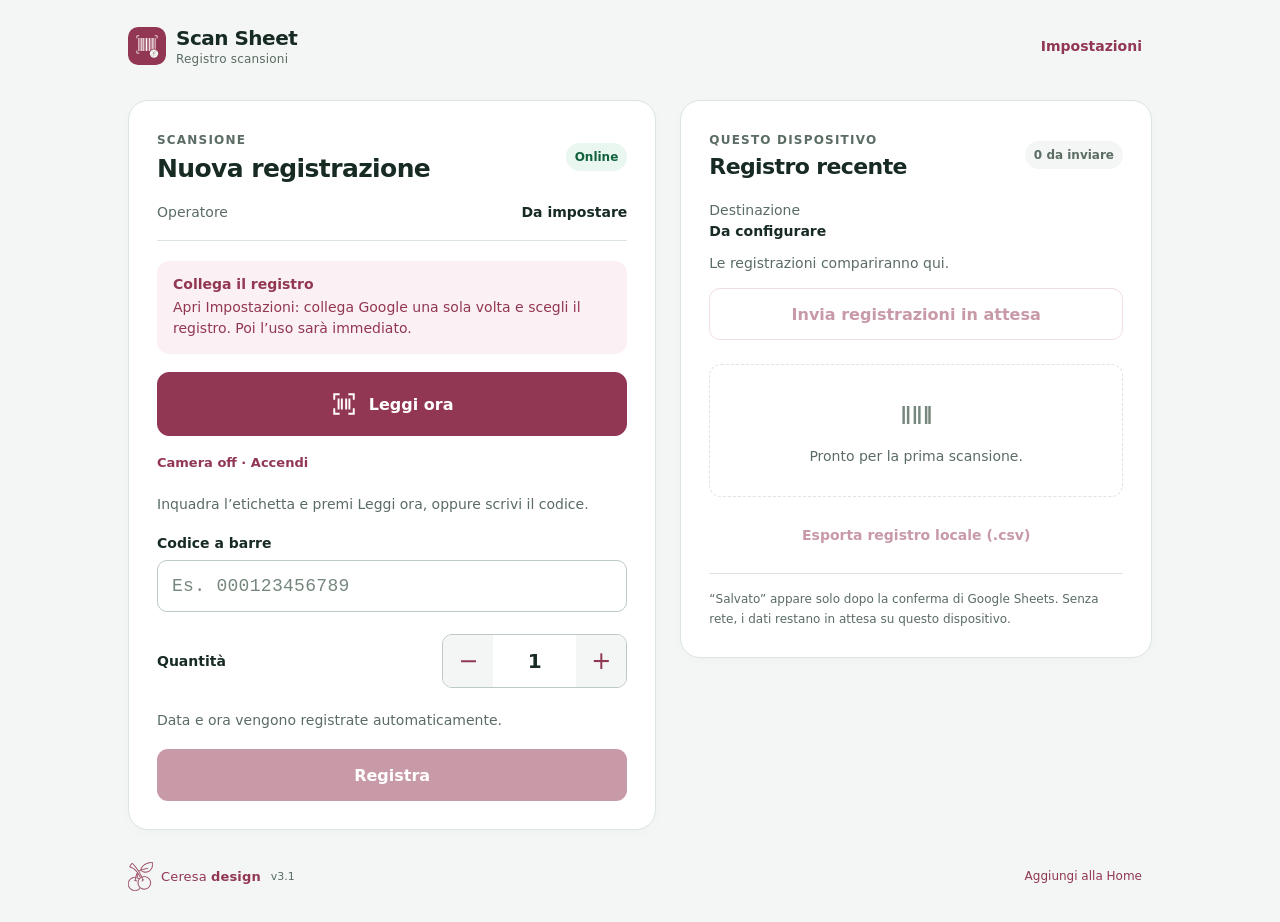
==== index.html @ ca4163f5 "Add files via upload" ====
<!doctype html>
<html lang="it">
<head>
  <meta charset="utf-8">
  <meta name="viewport" content="width=device-width, initial-scale=1, viewport-fit=cover">
  <meta name="theme-color" content="#923753">
  <meta name="description" content="Scansiona codici a barre e registra quantità e operatore nel tuo foglio Google.">
  <meta name="apple-mobile-web-app-capable" content="yes">
  <meta name="apple-mobile-web-app-status-bar-style" content="default">
  <link rel="manifest" href="./manifest.webmanifest">
  <link rel="icon" href="./icons/icon.svg?v=31" type="image/svg+xml">
  <link rel="apple-touch-icon" href="./icons/apple-touch-icon.png?v=31">
  <link rel="stylesheet" href="./style.css">
  <title>Scan Sheet v3.1</title>
</head>
<body>
  <header class="app-header">
    <a class="brand" href="./"><img src="./icons/icon.svg" alt="" width="38" height="38"><span>Scan Sheet<small>Registro scansioni</small></span></a>
    <div class="header-actions"><button id="install" class="quiet" hidden>Installa</button><button id="settings-open" class="quiet" aria-haspopup="dialog">Impostazioni</button></div>
  </header>

  <main class="layout">
    <section class="work-panel" aria-labelledby="form-title">
      <div class="panel-heading"><div><span class="eyebrow">SCANSIONE</span><h1 id="form-title">Nuova registrazione</h1></div><span id="network" class="pill">Online</span></div>
      <div class="operator-line"><span>Operatore</span><strong id="operator-label">Da impostare</strong></div>
      <div id="setup-notice" class="notice"><strong>Collega il registro</strong><p>Apri Impostazioni: collega Google una sola volta e scegli il registro. Poi l’uso sarà immediato.</p></div>
      <div id="boot-error" class="notice error" hidden></div>
      <div id="update-notice" class="notice" hidden>È disponibile un aggiornamento. <button id="reload-app" class="quiet" type="button">Aggiorna</button></div>
      <noscript><p class="notice error">Attiva JavaScript per usare lo scanner.</p></noscript>

      <div id="camera-panel" class="camera-panel" hidden>
        <video id="video" muted playsinline aria-label="Anteprima fotocamera"></video>
        <div class="scan-guide" aria-hidden="true"></div>
        <div id="camera-success" class="camera-success" hidden><svg viewBox="0 0 24 24" aria-hidden="true"><path d="m5 12 4 4L19 6"/></svg><span>Codice letto</span></div>
      </div>
      <button id="scan" class="scan-button" type="button"><svg viewBox="0 0 24 24" aria-hidden="true"><path d="M8 3H3v5M16 3h5v5M3 16v5h5M21 16v5h-5M7 7v10M10 7v10M14 7v10M17 7v10"/></svg><span id="scan-label">Leggi ora</span></button>
      <div class="camera-tools"><button id="camera-toggle" class="quiet" type="button" aria-label="Camera on/off" aria-pressed="false">Camera off · Accendi</button><button id="torch" class="quiet" type="button" aria-pressed="false" hidden>Torcia</button></div>
      <p id="camera-message" class="helper" aria-live="polite">Inquadra l’etichetta e premi Leggi ora, oppure scrivi il codice.</p>

      <form id="record-form">
        <label for="barcode">Codice a barre</label>
        <input id="barcode" name="barcode" class="barcode-input" type="text" maxlength="512" autocomplete="off" autocapitalize="off" spellcheck="false" placeholder="Es. 000123456789" required>
        <div class="quantity-row"><label for="quantity">Quantità</label><div class="stepper"><button id="minus" type="button" aria-label="Diminuisci quantità">−</button><input id="quantity" name="quantity" type="number" inputmode="decimal" min="0" max="1000000000" step="any" value="1" required><button id="plus" type="button" aria-label="Aumenta quantità">+</button></div></div>
        <p class="helper time-note">Data e ora vengono registrate automaticamente.</p>
        <button id="submit-record" class="primary full" type="submit" disabled>Registra</button>
      </form>
      <div id="feedback" class="feedback" role="status" aria-live="polite" hidden></div>
    </section>

    <aside class="activity-panel" aria-labelledby="activity-title">
      <div class="panel-heading"><div><span class="eyebrow">QUESTO DISPOSITIVO</span><h2 id="activity-title">Registro recente</h2></div><span id="pending-count" class="counter">0 da inviare</span></div>
      <div class="destination"><span>Destinazione</span><strong id="destination-label">Da configurare</strong></div>
      <div id="sync-message" class="sync-message" role="status" aria-live="polite">Le registrazioni compariranno qui.</div>
      <button id="sync-now" type="button" class="secondary full" disabled>Invia registrazioni in attesa</button>
      <ol id="records" class="records" aria-label="Ultime dieci registrazioni"></ol>
      <div id="empty-state" class="empty-state"><svg viewBox="0 0 32 32" aria-hidden="true"><path d="M5 8v16M9 8v16M15 8v16M19 8v16M25 8v16M28 8v16"/></svg><p>Pronto per la prima scansione.</p></div>
      <button id="export" class="quiet export" type="button" disabled>Esporta registro locale (.csv)</button>
      <p class="local-note">“Salvato” appare solo dopo la conferma di Google Sheets. Senza rete, i dati restano in attesa su questo dispositivo.</p>
    </aside>
  </main>

  <dialog id="settings-dialog" aria-labelledby="settings-title">
    <form id="settings-form">
      <div class="dialog-heading"><h2 id="settings-title">Impostazioni</h2><button id="settings-close" type="button" class="quiet" aria-label="Chiudi impostazioni">Chiudi</button></div>
      <label for="theme">Colore del tema</label>
      <div class="theme-control"><span class="theme-swatch" aria-hidden="true"></span><select id="theme" name="theme" aria-describedby="theme-status">
        <option value="green">Verde bandiera</option><option value="blue">Blu</option><option value="petrol">Verde petrolio</option><option value="burgundy">Bordeaux</option><option value="purple">Viola</option><option value="orange">Arancio</option><option value="graphite">Grafite</option>
      </select></div><p id="theme-status" class="helper" aria-live="polite">Il colore si salva appena lo scegli.</p>

      <label for="operator">Nome operatore</label><input id="operator" maxlength="80" autocomplete="name" placeholder="Nome e cognome" required>

      <label for="endpoint">Collegamento backend</label><input id="endpoint" type="url" inputmode="url" autocomplete="off" spellcheck="false" placeholder="https://script.google.com/macros/s/…/exec" required>
      <p class="helper">URL della web app Apps Script v3.1 che termina con <code>/exec</code>.</p>

      <label for="access-key">Chiave di accesso</label><input id="access-key" type="password" autocomplete="off" minlength="32" maxlength="256" required>
      <p class="helper">Rimane solo su questo dispositivo. Il client secret OAuth non è mai presente nell’app.</p>

      <div class="google-file-box">
        <div><span class="google-file-label">Collegamento Google persistente</span><strong id="selected-sheet">Google non collegato</strong></div>
        <button id="pick-sheet" class="secondary" type="button">Collega Google</button>
      </div>
      <p class="helper">Google chiede solo <strong>drive.file</strong>. Dopo il primo collegamento il refresh token resta nel backend e non dovrai accedere a ogni apertura.</p>

      <div id="settings-result" class="feedback" role="status" hidden></div>
      <div class="dialog-actions"><button id="test-connection" class="secondary" type="button">Verifica collegamento</button><button class="primary" type="submit">Salva impostazioni</button></div>
    </form>
  </dialog>

  <dialog id="install-dialog" aria-labelledby="install-title"><h2 id="install-title">Aggiungi alla Home</h2><p>Su iPhone: apri questa pagina in Safari, tocca Condividi e poi “Aggiungi alla schermata Home”. Su Android: apri il menu del browser e scegli “Installa app” o “Aggiungi a schermata Home”.</p><form method="dialog"><button class="primary full">Ho capito</button></form></dialog>
  <footer><span class="signature"><svg viewBox="0 0 1411 1621" aria-hidden="true"><path id="ceresa-cherry" fill="currentColor" stroke="currentColor" stroke-width="12" stroke-linejoin="round" fill-rule="evenodd" d="M1346 5L1384 5L1396 7L1397 12L1402 12L1404 21L1406 39L1405 171L1399 217L1392 248L1378 292L1367 319L1362 327L1362 330L1342 368L1319 404L1316 406L1301 428L1284 446L1284 448L1271 460L1271 462L1241 490L1239 490L1235 495L1229 498L1214 511L1186 529L1155 545L1152 545L1131 555L1097 566L1063 574L1029 579L967 581L932 578L893 571L874 566L833 551L801 535L800 533L779 521L777 518L763 509L759 504L757 504L732 480L719 471L712 472L622 509L622 512L630 528L632 529L642 549L644 550L662 583L670 594L672 600L677 606L700 649L706 657L710 667L712 668L717 680L719 681L727 699L729 700L763 770L787 830L853 813L880 808L910 805L940 805L972 808L1029 820L1077 838L1113 857L1117 861L1136 872L1138 875L1156 887L1160 892L1162 892L1167 898L1169 898L1201 930L1201 932L1207 937L1207 939L1212 943L1212 945L1225 960L1245 991L1260 1020L1278 1068L1284 1091L1290 1126L1292 1148L1292 1191L1285 1244L1269 1300L1246 1350L1217 1394L1204 1408L1204 1410L1195 1418L1195 1420L1176 1439L1174 1439L1167 1447L1165 1447L1161 1452L1159 1452L1155 1457L1153 1457L1139 1469L1111 1487L1105 1489L1104 1491L1074 1506L1031 1522L985 1533L944 1538L890 1538L862 1535L820 1526L780 1513L737 1493L710 1475L700 1471L633 1536L631 1536L627 1541L625 1541L610 1554L582 1572L553 1587L521 1600L479 1612L452 1617L405 1621L366 1620L326 1615L290 1607L251 1594L222 1580L219 1580L185 1561L152 1538L138 1525L136 1525L129 1517L127 1517L102 1492L102 1490L89 1477L89 1475L85 1472L85 1470L72 1455L68 1447L65 1445L64 1441L46 1414L32 1386L15 1339L3 1278L1 1256L1 1204L8 1149L16 1116L28 1081L46 1043L48 1042L55 1028L69 1008L72 1006L72 1004L79 997L79 995L90 984L90 982L136 936L138 936L142 931L144 931L148 926L150 926L164 914L190 897L222 880L225 880L246 870L296 855L330 849L364 846L423 847L438 781L458 716L480 660L507 608L513 592L512 585L509 583L505 575L502 573L490 555L470 533L470 531L463 525L463 523L451 512L451 510L391 451L389 451L378 439L376 439L333 398L331 398L315 384L285 364L276 360L272 356L217 326L178 310L111 290L94 282L95 253L106 210L126 168L154 127L184 94L186 94L192 87L194 87L200 80L202 80L209 72L211 72L225 59L236 54L245 54L257 59L262 64L264 64L299 98L299 100L311 111L311 113L329 131L329 133L346 150L346 152L376 183L376 185L380 188L380 190L383 192L383 194L386 196L407 226L411 229L413 234L417 237L417 239L420 241L420 243L423 245L423 247L426 249L426 251L429 253L429 255L432 257L432 259L435 261L435 263L438 265L438 267L441 269L441 271L444 273L444 275L447 277L447 279L450 281L450 283L453 285L453 287L456 289L456 291L459 293L459 295L462 297L462 299L465 301L465 303L468 305L468 307L471 309L471 311L474 313L474 315L477 317L477 319L480 321L501 351L505 354L505 356L508 358L508 360L511 362L511 364L514 366L514 368L517 370L517 372L520 374L520 376L523 378L523 380L526 382L526 384L529 386L529 388L532 390L532 392L535 394L535 396L538 398L538 400L541 402L541 404L544 406L544 408L547 410L547 412L550 414L550 416L553 418L553 420L556 422L556 424L559 426L559 428L562 430L562 432L565 434L565 436L568 438L568 440L571 442L571 444L574 446L595 476L599 480L603 480L669 454L693 442L701 436L718 382L731 350L756 304L783 264L799 245L799 243L803 240L803 238L813 228L813 226L844 194L846 194L852 187L854 187L894 151L937 121L963 107L964 105L972 102L973 100L983 96L984 94L1047 64L1101 43L1152 27L1193 17L1242 9L1282 6L1329 7ZM1372 101L1372 36L1343 37L1253 45L1169 60L1127 71L1082 86L1043 102L1008 119L1007 121L997 125L996 127L990 129L966 145L962 146L947 156L945 159L940 161L938 164L933 166L919 178L917 178L897 196L895 196L890 202L888 202L881 210L879 210L829 260L829 262L823 267L809 288L806 290L783 326L777 339L775 340L751 390L741 423L765 418L931 372L1006 355L1078 344L1108 343L1127 345L1131 359L1131 366L1127 372L1120 375L1013 390L901 412L808 436L769 450L763 454L760 454L760 457L766 466L768 466L790 486L828 511L855 524L882 534L936 546L971 549L995 549L1050 543L1103 529L1154 507L1155 505L1165 501L1166 499L1170 498L1198 480L1218 463L1220 463L1225 457L1227 457L1234 449L1236 449L1256 429L1256 427L1265 419L1265 417L1282 398L1315 347L1330 317L1342 288L1359 230L1369 167L1372 128ZM132 260L241 304L284 325L285 327L310 340L334 356L340 362L345 364L348 368L350 368L368 384L370 384L374 389L376 389L444 453L444 455L463 473L463 475L490 503L490 505L496 510L496 512L502 517L502 519L507 523L507 525L527 548L527 550L542 568L544 573L547 575L549 580L552 582L560 596L563 598L597 649L598 653L611 671L612 675L614 676L615 680L619 684L633 710L638 716L640 722L642 723L644 729L646 730L649 738L651 739L711 859L719 881L720 890L718 898L710 908L708 908L704 913L702 913L687 927L685 927L666 946L666 948L660 953L660 955L655 959L655 961L643 975L628 1001L626 1002L610 1034L596 1072L587 1109L583 1138L583 1204L588 1238L595 1266L605 1295L622 1331L624 1332L626 1338L628 1339L640 1360L656 1379L656 1381L662 1386L662 1388L700 1425L702 1425L722 1442L750 1460L756 1462L757 1464L790 1480L827 1493L862 1501L896 1505L938 1505L959 1503L989 1498L1020 1490L1056 1477L1087 1462L1088 1460L1094 1458L1119 1442L1134 1429L1136 1429L1140 1424L1142 1424L1170 1397L1170 1395L1177 1389L1177 1387L1182 1383L1182 1381L1195 1366L1211 1341L1227 1310L1244 1263L1251 1233L1256 1195L1255 1133L1252 1111L1244 1076L1236 1052L1222 1020L1220 1019L1209 997L1199 982L1196 980L1194 975L1182 962L1182 960L1157 934L1155 934L1148 926L1146 926L1141 920L1139 920L1135 915L1133 915L1113 898L1088 882L1065 870L1026 855L986 845L939 840L878 842L831 851L803 862L802 866L846 997L848 999L860 990L876 982L896 981L899 984L900 1000L898 1005L893 1010L872 1021L856 1032L853 1036L851 1036L845 1043L843 1043L808 1082L798 1087L789 1086L783 1083L778 1079L778 1071L784 1057L804 1035L815 1028L811 1000L802 966L776 893L748 829L748 826L741 813L741 810L715 755L715 752L670 662L668 661L648 623L646 622L641 611L639 610L620 576L616 572L612 563L601 548L600 544L522 427L519 425L517 420L514 418L500 396L486 379L484 374L481 372L481 370L478 368L478 366L475 364L475 362L472 360L451 330L447 327L444 321L440 318L437 312L433 309L430 303L401 269L401 267L394 260L380 240L350 208L350 206L346 203L346 201L342 198L342 196L338 193L330 181L325 177L321 170L316 166L316 164L311 160L311 158L306 154L306 152L294 140L294 138L262 104L260 104L253 96L244 90L241 90L227 103L225 103L196 132L196 134L186 144L186 146L179 153L177 158L174 160L164 175L142 219L134 246ZM552 656L552 643L549 637L537 626L527 641L523 651L521 652L503 693L484 749L468 808L454 874L444 942L441 980L442 1030L481 1040L496 1049L502 1059L502 1073L500 1077L477 1076L409 1057L367 1054L357 1050L354 1047L352 1042L353 1031L356 1026L361 1023L368 1021L405 1022L416 881L361 880L340 882L294 891L245 908L196 934L173 950L171 953L169 953L167 956L165 956L155 966L153 966L116 1003L116 1005L103 1019L83 1048L62 1087L44 1136L37 1166L32 1206L32 1249L34 1270L39 1299L52 1344L63 1371L80 1404L100 1435L103 1437L112 1451L117 1455L117 1457L123 1462L123 1464L147 1489L149 1489L158 1499L160 1499L175 1513L177 1513L179 1516L199 1530L203 1531L217 1541L227 1545L228 1547L266 1564L296 1574L344 1584L396 1587L427 1585L461 1580L494 1572L521 1563L560 1545L561 1543L582 1532L612 1511L651 1476L651 1474L664 1460L671 1448L671 1445L665 1441L638 1414L638 1412L624 1397L602 1365L588 1337L586 1336L586 1333L579 1321L570 1299L560 1269L548 1210L546 1188L546 1151L549 1121L556 1086L573 1035L595 989L597 988L611 961L612 955L551 921L535 915L512 911L496 905L490 901L491 879L497 837L512 771L532 706L542 680L547 672ZM527 875L565 890L602 908L603 910L609 912L613 916L626 923L632 929L643 923L667 901L681 892L680 883L669 853L634 781L632 780L627 768L625 767L621 757L619 756L616 748L614 747L592 706L576 687L574 687L573 690L571 701L555 749L540 802L531 843Z"/></svg><span>Ceresa <strong>design</strong></span></span><span class="app-version">v3.1</span><button id="install-help" class="quiet" type="button">Aggiungi alla Home</button></footer>
  <script src="./vendor/zxing-browser-0.2.1.min.js" defer></script>
  <script type="module" src="./app.js"></script>
</body>
</html>
---- style.css ----
/* Theme palette is centralized here. JS reads --accent for the PWA theme-color. */
:root{color-scheme:light;font-family:Inter,ui-sans-serif,system-ui,-apple-system,BlinkMacSystemFont,"Segoe UI",sans-serif;color:var(--ink);background:var(--page);font-size:16px;
--accent:#923753;--accent-hover:#752c43;--accent-soft:#fbf0f3;--accent-border:#e3bfcb;--focus:#c87a92;
--ink:#172b23;--muted:#5a6c63;--border:#dce5df;--input-border:#bbcbbf;--placeholder:#76877d;--page:#f3f6f4;--surface:#fff;--surface-subtle:#f3f6f4;
--success:#12623d;--success-bg:#eaf6f0;--success-border:#c0e2cf;
--waiting:#775113;--waiting-bg:#fff6e4;--waiting-border:#ecd9af;--error:#9c2931;--error-bg:#fff0f1;--error-border:#e8bbc0;
--camera-bg:#10221a;--camera-overlay:#0003;--camera-frame:#ffffffb3;--white:#fff;--panel-shadow:#20396505;--dialog-shadow:#13274933;--backdrop:#14203670}
:root[data-theme="green"]{--accent:#00843d;--accent-hover:#006b31;--accent-soft:#edf7f0;--accent-border:#b7d9c5;--focus:#50ab79}
:root[data-theme="blue"]{--accent:#1746d1;--accent-hover:#1239ad;--accent-soft:#eef3ff;--accent-border:#bccdfc;--focus:#789cff}
:root[data-theme="petrol"]{--accent:#087779;--accent-hover:#075e60;--accent-soft:#edf7f7;--accent-border:#abd8d8;--focus:#51aeb0}
:root[data-theme="burgundy"]{--accent:#923753;--accent-hover:#752c43;--accent-soft:#fbf0f3;--accent-border:#e3bfcb;--focus:#c87a92}
:root[data-theme="purple"]{--accent:#7042ad;--accent-hover:#59328c;--accent-soft:#f5effd;--accent-border:#d3c0ed;--focus:#a181cc}
:root[data-theme="orange"]{--accent:#ad4b0b;--accent-hover:#8c3b08;--accent-soft:#fff4e9;--accent-border:#edc49f;--focus:#d9975c}
:root[data-theme="graphite"]{--accent:#45515c;--accent-hover:#323d46;--accent-soft:#f0f3f6;--accent-border:#c3ccd4;--focus:#899ba9}
*{box-sizing:border-box}body{margin:0}button,input,select{font:inherit}button{cursor:pointer}button:disabled{cursor:default;opacity:.5}button,input,select{touch-action:manipulation}button:focus-visible,a:focus-visible,input:focus-visible,select:focus-visible{outline:3px solid var(--focus);outline-offset:3px}button{min-height:44px}a{color:inherit;text-decoration:none}[hidden]{display:none!important}
.app-header{max-width:1088px;margin:auto;padding:24px 32px;display:flex;align-items:center;justify-content:space-between;gap:12px}.brand{display:flex;align-items:center;gap:10px;font-size:20px;font-weight:760;letter-spacing:-.5px}.brand img{border-radius:10px}.brand small{display:block;margin-top:2px;font-size:12px;letter-spacing:.2px;font-weight:500;color:var(--muted)}.header-actions{display:flex;gap:8px}.quiet{background:transparent;color:var(--accent);border:0;padding:8px 10px;font-weight:650;font-size:14px;border-radius:8px}.quiet:hover{background:var(--accent-soft)}
.layout{max-width:1088px;margin:8px auto 0;padding:0 32px;display:grid;grid-template-columns:minmax(0,1.12fr) minmax(0,1fr);gap:24px;align-items:start}.work-panel,.activity-panel{border:1px solid var(--border);background:var(--surface);border-radius:20px;padding:28px;box-shadow:0 3px 12px var(--panel-shadow)}.panel-heading{display:flex;align-items:center;justify-content:space-between;gap:12px}.eyebrow{font-size:12px;font-weight:750;letter-spacing:1.2px;color:var(--muted)}h1,h2{margin:6px 0 0;line-height:1.2;letter-spacing:-.6px}h1{font-size:25px}h2{font-size:22px}.pill,.counter{white-space:nowrap;font-size:12px;font-weight:650;background:var(--success-bg);color:var(--success);padding:7px 9px;border-radius:20px}.pill.offline{background:var(--waiting-bg);color:var(--waiting)}.counter{background:var(--surface-subtle);color:var(--muted)}.counter.waiting{background:var(--waiting-bg);color:var(--waiting)}.operator-line{display:flex;justify-content:space-between;gap:16px;border-bottom:1px solid var(--border);padding:20px 0;margin-bottom:20px;font-size:14px}.operator-line>span{color:var(--muted)}.operator-line strong{overflow-wrap:anywhere;text-align:right}.notice{background:var(--accent-soft);padding:15px 16px;border-radius:12px;font-size:14px;margin:0 0 18px;color:var(--accent)}.notice p{margin:5px 0 0;line-height:1.5}
.scan-button{display:flex;align-items:center;justify-content:center;gap:12px;width:100%;min-height:64px;border:1px solid var(--accent);border-radius:12px;background:var(--accent);color:var(--white);font-weight:750;margin-top:12px}.scan-button svg{width:26px;height:26px;fill:none;stroke:currentColor;stroke-width:1.8}.scan-button:hover{background:var(--accent-hover)}.camera-panel{position:relative;margin-bottom:12px;border-radius:12px;overflow:hidden;background:var(--camera-bg);aspect-ratio:4/3}.camera-panel video{display:block;object-fit:contain;width:100%;height:100%}.scan-guide{position:absolute;left:8%;right:8%;top:25%;height:45%;border:2px solid var(--camera-frame);border-radius:12px;pointer-events:none;box-shadow:0 0 0 100vmax var(--camera-overlay)}.camera-panel.is-reading .scan-guide{border:3px solid var(--accent);box-shadow:0 0 0 2px var(--white),0 0 0 100vmax var(--camera-overlay)}.camera-panel.is-success{height:112px;aspect-ratio:auto;background:var(--success-bg)}.camera-panel.is-success video{display:none}.camera-panel.is-success .scan-guide{inset:12px;height:auto;border:2px solid var(--success);box-shadow:none}.camera-success{position:absolute;inset:0;display:flex;align-items:center;justify-content:center;gap:10px;color:var(--success);font-size:15px;font-weight:650}.camera-success svg{width:24px;height:24px;stroke:currentColor;stroke-width:2.5;fill:none}.camera-tools{display:flex;justify-content:space-between;align-items:center;gap:8px;margin-top:4px}.camera-tools .quiet{font-size:13px;padding-inline:0}
.helper{font-size:14px;color:var(--muted);line-height:1.5;margin:10px 0 20px}.helper:empty{display:none}
label{display:block;font-size:14px;font-weight:650;margin:18px 0 9px}input,select{width:100%;min-height:52px;background:var(--surface);color:var(--ink);border:1px solid var(--input-border);padding:12px 14px;border-radius:10px;min-width:0}input::placeholder{color:var(--placeholder)}.barcode-input{font-family:ui-monospace,SFMono-Regular,Consolas,monospace;font-size:18px;letter-spacing:.3px}.quantity-row{display:flex;align-items:center;justify-content:space-between;gap:20px;margin-top:22px}.quantity-row label{margin:0}.stepper{display:flex;border:1px solid var(--input-border);border-radius:10px;overflow:hidden;width:185px}.stepper input{flex:1;min-width:0;border:0;border-radius:0;width:0;text-align:center;padding:10px 0;-moz-appearance:textfield;appearance:textfield;font-size:20px;font-weight:650}.stepper input::-webkit-inner-spin-button,.stepper input::-webkit-outer-spin-button{-webkit-appearance:none;margin:0}.stepper button{border:0;background:var(--surface-subtle);color:var(--accent);width:50px;flex-shrink:0;font-size:24px}.time-note{margin:22px 0 18px}.primary,.secondary{border-radius:11px;padding:12px 18px;font-weight:650;border:1px solid transparent;min-height:52px}.primary{background:var(--accent);color:var(--surface)}.primary:hover{background:var(--accent-hover)}.secondary{background:var(--surface);color:var(--accent);border-color:var(--accent-border)}.secondary:hover{background:var(--accent-soft)}.full{width:100%}.feedback{font-size:14px;line-height:1.5;background:var(--success-bg);color:var(--success);border:1px solid var(--success-border);border-radius:10px;padding:12px 14px;margin-top:16px;overflow-wrap:anywhere}.feedback.waiting{color:var(--waiting);background:var(--waiting-bg);border-color:var(--waiting-border)}.feedback.error,.notice.error{color:var(--error);background:var(--error-bg);border-color:var(--error-border)}
.destination{display:flex;flex-direction:column;gap:5px;margin:22px 0 14px;font-size:14px}.destination span{color:var(--muted)}.destination strong{overflow-wrap:anywhere}.sync-message{font-size:14px;color:var(--muted);line-height:1.5;margin:0 0 14px;overflow-wrap:anywhere}.records{list-style:none;margin:22px 0 0;padding:0}.record{padding:16px 0;border-top:1px solid var(--border)}.record-top{display:flex;justify-content:space-between;align-items:baseline;gap:10px}.record-code{font:650 16px ui-monospace,SFMono-Regular,Consolas,monospace;overflow-wrap:anywhere;min-width:0}.record-qty{font-size:14px;white-space:nowrap;font-weight:700}.record-bottom{display:flex;align-items:flex-start;justify-content:space-between;gap:10px;margin-top:9px;font-size:12px;color:var(--muted)}.record-meta{overflow-wrap:anywhere}.record-state{white-space:nowrap;font-weight:650;color:var(--success)}.record-state.pending{color:var(--waiting)}.empty-state{text-align:center;border:1px dashed var(--border);border-radius:12px;margin-top:24px;padding:32px 12px;color:var(--muted);font-size:14px}.empty-state svg{height:36px;stroke:var(--placeholder);stroke-width:2.2;fill:none}.empty-state p{margin:12px 0 0}.export{display:block;margin:16px auto 0}.local-note{font-size:12px;line-height:1.6;color:var(--muted);border-top:1px solid var(--border);padding-top:16px;margin:16px 0 0}
dialog{border:1px solid var(--border);border-radius:20px;padding:26px;max-width:520px;width:calc(100% - 32px);max-height:90dvh;color:var(--ink);background:var(--surface);box-shadow:0 24px 80px var(--dialog-shadow)}dialog::backdrop{background:var(--backdrop)}dialog p{line-height:1.6}.dialog-heading{display:flex;justify-content:space-between;align-items:center;gap:10px}.dialog-heading h2{margin:0}.dialog-actions{display:flex;flex-wrap:wrap;gap:10px;justify-content:flex-end;margin-top:22px}.dialog-actions button{flex:1;font-size:14px;white-space:nowrap}footer{max-width:1088px;padding:24px 32px calc(24px + env(safe-area-inset-bottom));margin:auto;display:flex;align-items:center;gap:10px;font-size:12px;color:var(--muted)}footer .quiet{margin-left:auto;font-weight:500;font-size:12px}
@media(max-width:740px){.app-header{padding:18px 18px 14px}.layout{grid-template-columns:minmax(0,1fr);padding:0 14px;gap:16px;margin:0 auto}.work-panel,.activity-panel{padding:22px 20px;border-radius:16px}.brand{font-size:18px}.brand small{font-size:12px}.quiet{padding:7px;font-size:14px}.header-actions{gap:0}h1{font-size:23px}h2{font-size:21px}footer{padding:18px 20px calc(20px + env(safe-area-inset-bottom))}.dialog-actions{flex-direction:column}.panel-heading{gap:8px}.counter{font-size:12px}.activity-panel{margin-bottom:0}}
@media(max-width:350px){.app-header{padding-inline:12px}.brand small{display:none}.work-panel,.activity-panel{padding:20px 16px}.panel-heading{flex-wrap:wrap}h1{font-size:22px}}
@media(prefers-reduced-motion:no-preference){button{transition:background .12s}}

.theme-control{display:flex;align-items:center;gap:12px}.theme-swatch{width:30px;height:30px;border-radius:50%;background:var(--accent);flex:none;box-shadow:0 0 0 5px var(--accent-soft)}.theme-control select{flex:1;background:var(--surface);padding-right:24px}.signature{display:flex;align-items:center;gap:8px;color:var(--accent);white-space:nowrap;font-size:13px;letter-spacing:.15px}.signature svg{width:25px;height:29px;flex:none}.signature strong{font-weight:650}.app-version{font-size:11px}.brand{flex-shrink:0}
@media(max-width:420px){.app-header{flex-wrap:wrap}.header-actions{margin-left:auto}footer{gap:6px;flex-wrap:wrap}.signature{font-size:12px}footer .quiet{font-size:11px}.signature svg{width:22px;height:26px}}

.google-file-box{display:flex;align-items:center;justify-content:space-between;gap:14px;margin-top:4px;padding:14px;border:1px solid var(--border);border-radius:12px;background:var(--surface-subtle)}.google-file-box>div{min-width:0;display:flex;flex-direction:column;gap:3px}.google-file-label{font-size:12px;color:var(--muted)}#selected-sheet{font-size:14px;overflow-wrap:anywhere}.google-file-box .secondary{flex:none}code{font-family:ui-monospace,SFMono-Regular,Consolas,monospace;font-size:.92em}@media(max-width:420px){.google-file-box{align-items:stretch;flex-direction:column}.google-file-box .secondary{width:100%}}
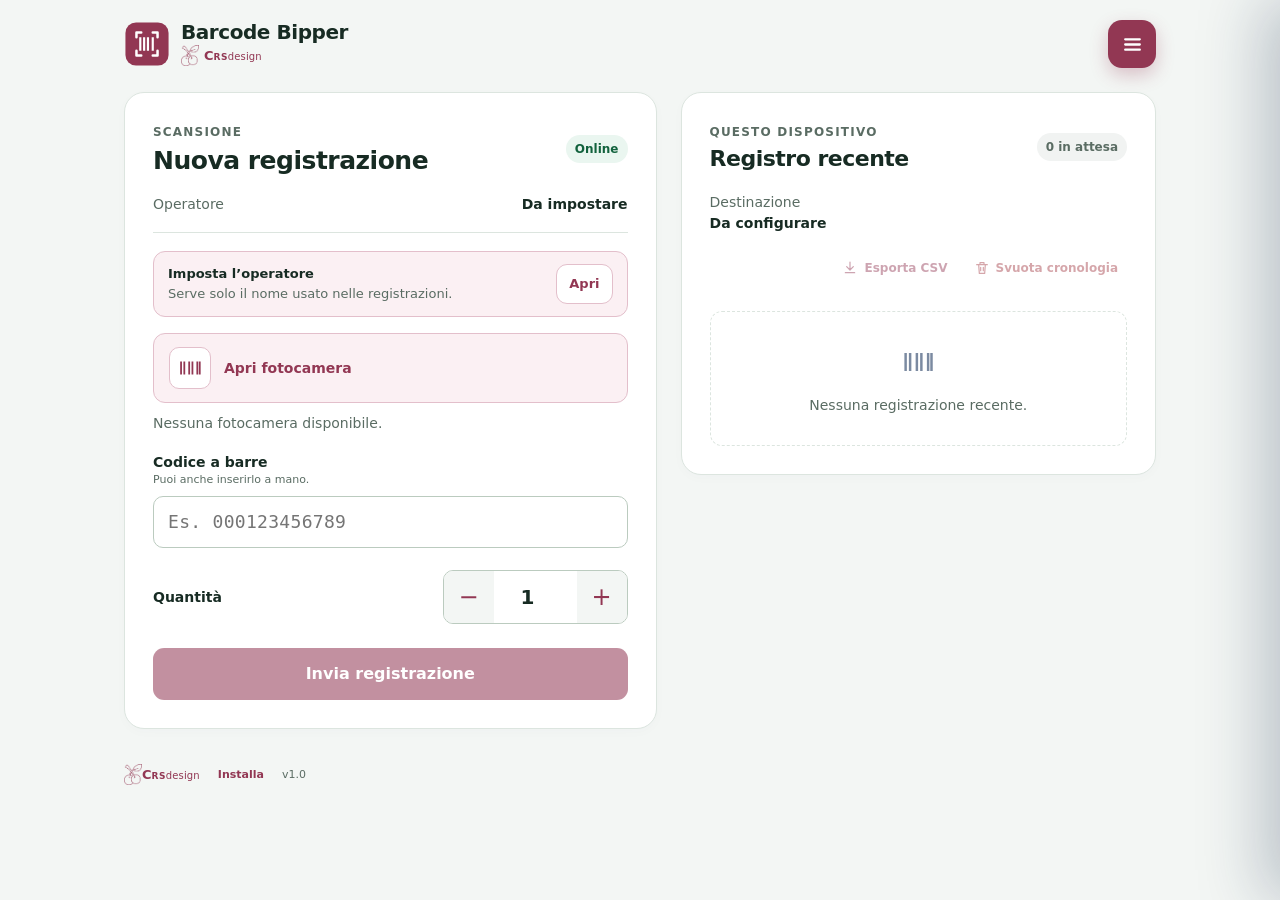
==== commit d36adf3c: "Add files via upload" ====
--- a/index.html
+++ b/index.html
@@ -1,94 +1,334 @@
 <!doctype html>
-<html lang="it">
+<html lang="it" data-theme="burgundy">
 <head>
   <meta charset="utf-8">
   <meta name="viewport" content="width=device-width, initial-scale=1, viewport-fit=cover">
   <meta name="theme-color" content="#923753">
-  <meta name="description" content="Scansiona codici a barre e registra quantità e operatore nel tuo foglio Google.">
+  <meta name="description" content="Barcode Bipper: leggi codici a barre e registra quantità e operatore nel tuo Google Sheet.">
   <meta name="apple-mobile-web-app-capable" content="yes">
   <meta name="apple-mobile-web-app-status-bar-style" content="default">
   <link rel="manifest" href="./manifest.webmanifest">
-  <link rel="icon" href="./icons/icon.svg?v=31" type="image/svg+xml">
-  <link rel="apple-touch-icon" href="./icons/apple-touch-icon.png?v=31">
+  <link rel="icon" href="./icons/icon-192.png?v=100" type="image/png">
+  <link rel="apple-touch-icon" href="./icons/apple-touch-icon.png?v=100">
   <link rel="stylesheet" href="./style.css">
-  <title>Scan Sheet v3.1</title>
+  <title>Barcode Bipper</title>
 </head>
 <body>
   <header class="app-header">
-    <a class="brand" href="./"><img src="./icons/icon.svg" alt="" width="38" height="38"><span>Scan Sheet<small>Registro scansioni</small></span></a>
-    <div class="header-actions"><button id="install" class="quiet" hidden>Installa</button><button id="settings-open" class="quiet" aria-haspopup="dialog">Impostazioni</button></div>
+    <a class="brand brand-bipper" href="./" aria-label="Barcode Bipper">
+      <span class="brand-scanner" aria-hidden="true">
+        <svg class="brand-scanner-svg" viewBox="0 0 48 48">
+          <rect x="1.5" y="1.5" width="45" height="45" rx="11"/>
+          <path class="scanner-corners" d="M13 17v-5h5M30 12h5v5M13 31v5h5M35 31v5h-5"/>
+          <path class="scanner-bars" d="M17 17v14M21 17v14M25 17v14M30 17v14"/>
+        </svg>
+      </span>
+      <span class="brand-copy">
+        <strong>Barcode Bipper</strong>
+        <span class="brand-signature">
+          <span class="brand-cherry" aria-hidden="true"></span>
+          <span class="crs-wordmark" aria-label="CRS design"><span class="crs-c">C</span><span class="crs-rs">RS</span><span class="crs-design"> design</span></span>
+        </span>
+      </span>
+    </a>
+
+    <div class="header-actions">
+      <button id="menu-open" class="menu-button" type="button" aria-label="Apri menu" aria-expanded="false">
+        <svg viewBox="0 0 24 24" aria-hidden="true"><path d="M5 7h14M5 12h14M5 17h14"/></svg>
+      </button>
+    </div>
   </header>
+
+  <div id="drawer-backdrop" class="drawer-backdrop" hidden></div>
+  <aside id="app-drawer" class="app-drawer" aria-hidden="true" aria-label="Menu Barcode Bipper">
+    <div class="drawer-hero">
+      <div class="drawer-hero-top">
+        <div class="drawer-logo-wrap drawer-scanner-logo" aria-hidden="true">
+          <svg class="brand-scanner-svg" viewBox="0 0 48 48">
+            <rect x="1.5" y="1.5" width="45" height="45" rx="11"/>
+            <path class="scanner-corners" d="M13 17v-5h5M30 12h5v5M13 31v5h5M35 31v5h-5"/>
+            <path class="scanner-bars" d="M17 17v14M21 17v14M25 17v14M30 17v14"/>
+          </svg>
+        </div>
+        <button id="menu-close" class="drawer-close" type="button" aria-label="Chiudi menu">×</button>
+      </div>
+      <div class="drawer-branding">
+        <strong>Barcode Bipper</strong>
+        <span class="drawer-signature">
+          <span class="brand-cherry" aria-hidden="true"></span>
+          <span class="crs-wordmark" aria-label="CRS design"><span class="crs-c">C</span><span class="crs-rs">RS</span><span class="crs-design"> design</span></span>
+        </span>
+      </div>
+    </div>
+
+    <nav class="drawer-nav">
+      <span class="drawer-section-label">APP</span>
+      <button id="drawer-settings" class="drawer-item" type="button">
+        <span class="drawer-icon" aria-hidden="true"><svg viewBox="0 0 24 24"><path d="M12 8.5a3.5 3.5 0 1 0 0 7 3.5 3.5 0 0 0 0-7ZM19 12a7 7 0 0 0-.09-1.1l2-1.55-2-3.46-2.46 1A7.2 7.2 0 0 0 14.5 5.8L14.15 3h-4.3L9.5 5.8a7.2 7.2 0 0 0-1.95 1.09l-2.46-1-2 3.46 2 1.55A7 7 0 0 0 5 12c0 .37.03.74.09 1.1l-2 1.55 2 3.46 2.46-1A7.2 7.2 0 0 0 9.5 18.2l.35 2.8h4.3l.35-2.8a7.2 7.2 0 0 0 1.95-1.09l2.46 1 2-3.46-2-1.55c.06-.36.09-.73.09-1.1Z"/></svg></span>
+        <span class="drawer-copy"><strong>Impostazioni</strong><small>Operatore, tema e fotocamera</small></span>
+        <span class="drawer-chevron" aria-hidden="true">›</span>
+      </button>
+      <div class="drawer-divider"></div>
+      <button id="drawer-config" class="drawer-item" type="button">
+        <span class="drawer-icon" aria-hidden="true"><svg viewBox="0 0 24 24"><path d="M9.5 14.5 14.5 9M7 17l-2 2M17 7l2-2M8.2 15.8l-2-2a3.8 3.8 0 0 1 5.4-5.4l1 1M15.8 8.2l2 2a3.8 3.8 0 0 1-5.4 5.4l-1-1"/></svg></span>
+        <span class="drawer-copy"><strong>Configurazione</strong><small>Accesso Google e registro</small></span>
+        <span class="drawer-chevron" aria-hidden="true">›</span>
+      </button>
+    </nav>
+
+    <div class="drawer-foot">
+      <span class="drawer-foot-brand">
+        <span class="brand-cherry" aria-hidden="true"></span>
+        <span class="crs-wordmark" aria-label="CRS design"><span class="crs-c">C</span><span class="crs-rs">RS</span><span class="crs-design"> design</span></span>
+      </span>
+      <span class="drawer-version">v1.0</span>
+    </div>
+  </aside>
 
   <main class="layout">
     <section class="work-panel" aria-labelledby="form-title">
-      <div class="panel-heading"><div><span class="eyebrow">SCANSIONE</span><h1 id="form-title">Nuova registrazione</h1></div><span id="network" class="pill">Online</span></div>
+      <div class="panel-heading">
+        <div><span class="eyebrow">SCANSIONE</span><h1 id="form-title">Nuova registrazione</h1></div>
+        <span id="network" class="pill">Online</span>
+      </div>
+
       <div class="operator-line"><span>Operatore</span><strong id="operator-label">Da impostare</strong></div>
-      <div id="setup-notice" class="notice"><strong>Collega il registro</strong><p>Apri Impostazioni: collega Google una sola volta e scegli il registro. Poi l’uso sarà immediato.</p></div>
+
+      <div id="setup-notice" class="notice compact-notice" hidden>
+        <div><strong id="setup-title">Completa la configurazione</strong><span id="setup-text">Imposta operatore e registro.</span></div>
+        <button id="setup-action" class="secondary compact" type="button">Apri</button>
+      </div>
       <div id="boot-error" class="notice error" hidden></div>
-      <div id="update-notice" class="notice" hidden>È disponibile un aggiornamento. <button id="reload-app" class="quiet" type="button">Aggiorna</button></div>
-      <noscript><p class="notice error">Attiva JavaScript per usare lo scanner.</p></noscript>
-
-      <div id="camera-panel" class="camera-panel" hidden>
-        <video id="video" muted playsinline aria-label="Anteprima fotocamera"></video>
-        <div class="scan-guide" aria-hidden="true"></div>
-        <div id="camera-success" class="camera-success" hidden><svg viewBox="0 0 24 24" aria-hidden="true"><path d="m5 12 4 4L19 6"/></svg><span>Codice letto</span></div>
-      </div>
-      <button id="scan" class="scan-button" type="button"><svg viewBox="0 0 24 24" aria-hidden="true"><path d="M8 3H3v5M16 3h5v5M3 16v5h5M21 16v5h-5M7 7v10M10 7v10M14 7v10M17 7v10"/></svg><span id="scan-label">Leggi ora</span></button>
-      <div class="camera-tools"><button id="camera-toggle" class="quiet" type="button" aria-label="Camera on/off" aria-pressed="false">Camera off · Accendi</button><button id="torch" class="quiet" type="button" aria-pressed="false" hidden>Torcia</button></div>
-      <p id="camera-message" class="helper" aria-live="polite">Inquadra l’etichetta e premi Leggi ora, oppure scrivi il codice.</p>
+      <div id="update-notice" class="notice compact-notice" hidden>
+        <span>È disponibile un aggiornamento.</span><button id="reload-app" class="secondary compact" type="button">Aggiorna</button>
+      </div>
+      <noscript><p class="notice error">Attiva JavaScript per usare Barcode Bipper.</p></noscript>
+
+      <div id="camera-live">
+        <div id="camera-panel" class="camera-panel ratio-tall fit-cover">
+          <video id="video" muted playsinline aria-label="Anteprima fotocamera"></video>
+          <div class="scan-guide" aria-hidden="true"></div>
+          <div id="camera-success" class="camera-success" hidden>
+            <svg viewBox="0 0 24 24" aria-hidden="true"><path d="m5 12 4 4L19 6"/></svg><span>Codice letto</span>
+          </div>
+        </div>
+
+        <div id="scan-hold" class="scan-button hold-button" role="button" tabindex="0" aria-label="Tieni premuto Registra per leggere il codice">
+          <svg viewBox="0 0 24 24" aria-hidden="true"><path d="M8 3H3v5M16 3h5v5M3 16v5h5M21 16v5h-5M7 7v10M10 7v10M14 7v10M17 7v10"/></svg>
+          <span id="scan-label">Registra</span>
+        </div>
+
+        <div class="camera-tools">
+          <span id="hold-hint">Tieni premuto per leggere</span>
+          <button id="torch" class="torch-button" type="button" aria-pressed="false" hidden>
+            <svg viewBox="0 0 24 24" aria-hidden="true"><path d="M9 3h6l1 4-2 2v3.5l-1.4 1.8V21h-1.2v-6.7L10 12.5V9L8 7l1-4Z"/><path d="M8.5 7h7"/></svg>
+            <span id="torch-label">Torcia</span>
+          </button>
+        </div>
+      </div>
+
+      <button id="camera-closed" class="camera-closed" type="button" hidden>
+        <span class="camera-closed-icon" aria-hidden="true"><svg viewBox="0 0 32 32"><path d="M5 8v16M9 8v16M15 8v16M19 8v16M25 8v16M28 8v16"/></svg></span>
+        <span><strong>Apri fotocamera</strong></span>
+      </button>
+
+      <p id="camera-message" class="helper camera-message" aria-live="polite">Fotocamera pronta.</p>
 
       <form id="record-form">
         <label for="barcode">Codice a barre</label>
+        <span class="field-helper">Puoi anche inserirlo a mano.</span>
         <input id="barcode" name="barcode" class="barcode-input" type="text" maxlength="512" autocomplete="off" autocapitalize="off" spellcheck="false" placeholder="Es. 000123456789" required>
-        <div class="quantity-row"><label for="quantity">Quantità</label><div class="stepper"><button id="minus" type="button" aria-label="Diminuisci quantità">−</button><input id="quantity" name="quantity" type="number" inputmode="decimal" min="0" max="1000000000" step="any" value="1" required><button id="plus" type="button" aria-label="Aumenta quantità">+</button></div></div>
-        <p class="helper time-note">Data e ora vengono registrate automaticamente.</p>
-        <button id="submit-record" class="primary full" type="submit" disabled>Registra</button>
+
+        <div class="quantity-row">
+          <label for="quantity">Quantità</label>
+          <div class="stepper">
+            <button id="minus" type="button" aria-label="Diminuisci quantità">−</button>
+            <input id="quantity" name="quantity" type="number" inputmode="decimal" min="0" max="1000000000" step="any" value="1" required>
+            <button id="plus" type="button" aria-label="Aumenta quantità">+</button>
+          </div>
+        </div>
+
+        <button id="submit-record" class="primary full submit-record" type="submit" disabled>Invia registrazione</button>
       </form>
       <div id="feedback" class="feedback" role="status" aria-live="polite" hidden></div>
     </section>
 
     <aside class="activity-panel" aria-labelledby="activity-title">
-      <div class="panel-heading"><div><span class="eyebrow">QUESTO DISPOSITIVO</span><h2 id="activity-title">Registro recente</h2></div><span id="pending-count" class="counter">0 da inviare</span></div>
+      <div class="panel-heading">
+        <div><span class="eyebrow">QUESTO DISPOSITIVO</span><h2 id="activity-title">Registro recente</h2></div>
+        <span id="pending-count" class="counter">0 in attesa</span>
+      </div>
+
       <div class="destination"><span>Destinazione</span><strong id="destination-label">Da configurare</strong></div>
-      <div id="sync-message" class="sync-message" role="status" aria-live="polite">Le registrazioni compariranno qui.</div>
-      <button id="sync-now" type="button" class="secondary full" disabled>Invia registrazioni in attesa</button>
-      <ol id="records" class="records" aria-label="Ultime dieci registrazioni"></ol>
-      <div id="empty-state" class="empty-state"><svg viewBox="0 0 32 32" aria-hidden="true"><path d="M5 8v16M9 8v16M15 8v16M19 8v16M25 8v16M28 8v16"/></svg><p>Pronto per la prima scansione.</p></div>
-      <button id="export" class="quiet export" type="button" disabled>Esporta registro locale (.csv)</button>
-      <p class="local-note">“Salvato” appare solo dopo la conferma di Google Sheets. Senza rete, i dati restano in attesa su questo dispositivo.</p>
+
+      <div class="history-actions" aria-label="Azioni cronologia">
+        <button id="sync-now" class="quiet history-action" type="button" hidden>
+          <svg viewBox="0 0 24 24" aria-hidden="true"><path d="M20 6v5h-5M4 18v-5h5M6.5 9A7 7 0 0 1 18 7l2 4M17.5 15A7 7 0 0 1 6 17l-2-4"/></svg><span>Riprova invio</span>
+        </button>
+        <button id="export-history" class="quiet history-action" type="button" disabled>
+          <svg viewBox="0 0 24 24" aria-hidden="true"><path d="M12 3v12M7 10l5 5 5-5M5 19h14"/></svg><span>Esporta CSV</span>
+        </button>
+        <button id="clear-history" class="quiet history-action danger-soft" type="button" disabled>
+          <svg viewBox="0 0 24 24" aria-hidden="true"><path d="M4 7h16M9 7V4h6v3M7 7l1 13h8l1-13M10 11v5M14 11v5"/></svg><span>Svuota cronologia</span>
+        </button>
+      </div>
+
+      <div id="sync-message" class="sync-message" role="status" aria-live="polite" hidden></div>
+      <ol id="records" class="records" aria-label="Registrazioni recenti"></ol>
+      <div id="empty-state" class="empty-state">
+        <svg viewBox="0 0 32 32" aria-hidden="true"><path d="M5 8v16M9 8v16M15 8v16M19 8v16M25 8v16M28 8v16"/></svg>
+        <p>Nessuna registrazione recente.</p>
+      </div>
     </aside>
   </main>
 
   <dialog id="settings-dialog" aria-labelledby="settings-title">
-    <form id="settings-form">
-      <div class="dialog-heading"><h2 id="settings-title">Impostazioni</h2><button id="settings-close" type="button" class="quiet" aria-label="Chiudi impostazioni">Chiudi</button></div>
-      <label for="theme">Colore del tema</label>
-      <div class="theme-control"><span class="theme-swatch" aria-hidden="true"></span><select id="theme" name="theme" aria-describedby="theme-status">
-        <option value="green">Verde bandiera</option><option value="blue">Blu</option><option value="petrol">Verde petrolio</option><option value="burgundy">Bordeaux</option><option value="purple">Viola</option><option value="orange">Arancio</option><option value="graphite">Grafite</option>
-      </select></div><p id="theme-status" class="helper" aria-live="polite">Il colore si salva appena lo scegli.</p>
-
-      <label for="operator">Nome operatore</label><input id="operator" maxlength="80" autocomplete="name" placeholder="Nome e cognome" required>
-
-      <label for="endpoint">Collegamento backend</label><input id="endpoint" type="url" inputmode="url" autocomplete="off" spellcheck="false" placeholder="https://script.google.com/macros/s/…/exec" required>
-      <p class="helper">URL della web app Apps Script v3.1 che termina con <code>/exec</code>.</p>
-
-      <label for="access-key">Chiave di accesso</label><input id="access-key" type="password" autocomplete="off" minlength="32" maxlength="256" required>
-      <p class="helper">Rimane solo su questo dispositivo. Il client secret OAuth non è mai presente nell’app.</p>
-
-      <div class="google-file-box">
-        <div><span class="google-file-label">Collegamento Google persistente</span><strong id="selected-sheet">Google non collegato</strong></div>
-        <button id="pick-sheet" class="secondary" type="button">Collega Google</button>
-      </div>
-      <p class="helper">Google chiede solo <strong>drive.file</strong>. Dopo il primo collegamento il refresh token resta nel backend e non dovrai accedere a ogni apertura.</p>
-
-      <div id="settings-result" class="feedback" role="status" hidden></div>
-      <div class="dialog-actions"><button id="test-connection" class="secondary" type="button">Verifica collegamento</button><button class="primary" type="submit">Salva impostazioni</button></div>
+    <form method="dialog">
+      <div class="dialog-heading">
+        <div><span class="eyebrow">PREFERENZE</span><h2 id="settings-title">Impostazioni</h2></div>
+        <button class="quiet" value="cancel">Chiudi</button>
+      </div>
+
+      <section class="settings-section">
+        <h3>Profilo</h3>
+        <label for="operator">Nome operatore</label>
+        <input id="operator" maxlength="80" autocomplete="name" placeholder="Nome e cognome">
+        <span id="operator-error" class="field-note error-text" hidden>Inserisci un nome valido, fino a 80 caratteri.</span>
+      </section>
+
+      <section class="settings-section">
+        <h3>Aspetto</h3>
+        <label for="theme">Tema</label>
+        <select id="theme">
+          <option value="burgundy">Bordeaux</option>
+          <option value="green">Verde bandiera</option>
+          <option value="blue">Blu</option>
+          <option value="petrol">Verde petrolio</option>
+          <option value="purple">Viola</option>
+          <option value="orange">Arancio</option>
+          <option value="graphite">Grafite</option>
+          <option value="custom">Personalizzato…</option>
+        </select>
+
+        <div id="custom-theme-controls" class="custom-theme-controls" hidden>
+          <label for="custom-color">Colore personalizzato</label>
+          <div class="color-editor">
+            <input id="custom-color" class="color-input" type="color" value="#923753" aria-label="Selettore colore">
+            <input id="custom-hex" class="hex-input" type="text" value="#923753" maxlength="7" inputmode="text" spellcheck="false" aria-label="Colore esadecimale">
+          </div>
+          <span id="custom-color-error" class="field-note error-text" hidden>Inserisci un colore esadecimale valido, es. #923753.</span>
+        </div>
+      </section>
+
+      <section class="settings-section">
+        <h3>Lettura</h3>
+        <label for="scan-mode">Modalità di scansione</label>
+        <select id="scan-mode">
+          <option value="hold">Tieni premuto · legge solo mentre premi</option>
+          <option value="continuous">Scan2Sheets · premi e cerca fino al codice</option>
+        </select>
+        <p id="scan-mode-note" class="field-note"></p>
+
+        <label class="toggle-row" for="vibration-enabled">
+          <span><strong>Vibrazione al riconoscimento</strong><small>Feedback breve quando il codice viene letto.</small></span>
+          <input id="vibration-enabled" type="checkbox">
+        </label>
+
+        <label class="toggle-row" for="auto-flash-enabled">
+          <span><strong>Accendi flash durante la lettura</strong><small>Se disponibile, si spegne quando la lettura termina.</small></span>
+          <input id="auto-flash-enabled" type="checkbox">
+        </label>
+      </section>
+
+      <section class="settings-section">
+        <h3>Fotocamera</h3>
+        <label for="camera-ratio">Formato</label>
+        <select id="camera-ratio">
+          <option value="wide">4:3 · basso</option>
+          <option value="tall">4:5 · alto</option>
+          <option value="portrait">3:4 · più verticale</option>
+        </select>
+
+        <label for="camera-fit">Visualizzazione</label>
+        <select id="camera-fit">
+          <option value="cover">Cover · senza bande nere</option>
+          <option value="contain">Contain · immagine intera</option>
+        </select>
+      </section>
+
+      <button id="reset-defaults" class="secondary full reset-defaults" type="button">Torna ai default</button>
+      <p class="reset-note">Ripristina aspetto e lettura; il nome operatore resta invariato.</p>
     </form>
   </dialog>
 
-  <dialog id="install-dialog" aria-labelledby="install-title"><h2 id="install-title">Aggiungi alla Home</h2><p>Su iPhone: apri questa pagina in Safari, tocca Condividi e poi “Aggiungi alla schermata Home”. Su Android: apri il menu del browser e scegli “Installa app” o “Aggiungi a schermata Home”.</p><form method="dialog"><button class="primary full">Ho capito</button></form></dialog>
-  <footer><span class="signature"><svg viewBox="0 0 1411 1621" aria-hidden="true"><path id="ceresa-cherry" fill="currentColor" stroke="currentColor" stroke-width="12" stroke-linejoin="round" fill-rule="evenodd" d="M1346 5L1384 5L1396 7L1397 12L1402 12L1404 21L1406 39L1405 171L1399 217L1392 248L1378 292L1367 319L1362 327L1362 330L1342 368L1319 404L1316 406L1301 428L1284 446L1284 448L1271 460L1271 462L1241 490L1239 490L1235 495L1229 498L1214 511L1186 529L1155 545L1152 545L1131 555L1097 566L1063 574L1029 579L967 581L932 578L893 571L874 566L833 551L801 535L800 533L779 521L777 518L763 509L759 504L757 504L732 480L719 471L712 472L622 509L622 512L630 528L632 529L642 549L644 550L662 583L670 594L672 600L677 606L700 649L706 657L710 667L712 668L717 680L719 681L727 699L729 700L763 770L787 830L853 813L880 808L910 805L940 805L972 808L1029 820L1077 838L1113 857L1117 861L1136 872L1138 875L1156 887L1160 892L1162 892L1167 898L1169 898L1201 930L1201 932L1207 937L1207 939L1212 943L1212 945L1225 960L1245 991L1260 1020L1278 1068L1284 1091L1290 1126L1292 1148L1292 1191L1285 1244L1269 1300L1246 1350L1217 1394L1204 1408L1204 1410L1195 1418L1195 1420L1176 1439L1174 1439L1167 1447L1165 1447L1161 1452L1159 1452L1155 1457L1153 1457L1139 1469L1111 1487L1105 1489L1104 1491L1074 1506L1031 1522L985 1533L944 1538L890 1538L862 1535L820 1526L780 1513L737 1493L710 1475L700 1471L633 1536L631 1536L627 1541L625 1541L610 1554L582 1572L553 1587L521 1600L479 1612L452 1617L405 1621L366 1620L326 1615L290 1607L251 1594L222 1580L219 1580L185 1561L152 1538L138 1525L136 1525L129 1517L127 1517L102 1492L102 1490L89 1477L89 1475L85 1472L85 1470L72 1455L68 1447L65 1445L64 1441L46 1414L32 1386L15 1339L3 1278L1 1256L1 1204L8 1149L16 1116L28 1081L46 1043L48 1042L55 1028L69 1008L72 1006L72 1004L79 997L79 995L90 984L90 982L136 936L138 936L142 931L144 931L148 926L150 926L164 914L190 897L222 880L225 880L246 870L296 855L330 849L364 846L423 847L438 781L458 716L480 660L507 608L513 592L512 585L509 583L505 575L502 573L490 555L470 533L470 531L463 525L463 523L451 512L451 510L391 451L389 451L378 439L376 439L333 398L331 398L315 384L285 364L276 360L272 356L217 326L178 310L111 290L94 282L95 253L106 210L126 168L154 127L184 94L186 94L192 87L194 87L200 80L202 80L209 72L211 72L225 59L236 54L245 54L257 59L262 64L264 64L299 98L299 100L311 111L311 113L329 131L329 133L346 150L346 152L376 183L376 185L380 188L380 190L383 192L383 194L386 196L407 226L411 229L413 234L417 237L417 239L420 241L420 243L423 245L423 247L426 249L426 251L429 253L429 255L432 257L432 259L435 261L435 263L438 265L438 267L441 269L441 271L444 273L444 275L447 277L447 279L450 281L450 283L453 285L453 287L456 289L456 291L459 293L459 295L462 297L462 299L465 301L465 303L468 305L468 307L471 309L471 311L474 313L474 315L477 317L477 319L480 321L501 351L505 354L505 356L508 358L508 360L511 362L511 364L514 366L514 368L517 370L517 372L520 374L520 376L523 378L523 380L526 382L526 384L529 386L529 388L532 390L532 392L535 394L535 396L538 398L538 400L541 402L541 404L544 406L544 408L547 410L547 412L550 414L550 416L553 418L553 420L556 422L556 424L559 426L559 428L562 430L562 432L565 434L565 436L568 438L568 440L571 442L571 444L574 446L595 476L599 480L603 480L669 454L693 442L701 436L718 382L731 350L756 304L783 264L799 245L799 243L803 240L803 238L813 228L813 226L844 194L846 194L852 187L854 187L894 151L937 121L963 107L964 105L972 102L973 100L983 96L984 94L1047 64L1101 43L1152 27L1193 17L1242 9L1282 6L1329 7ZM1372 101L1372 36L1343 37L1253 45L1169 60L1127 71L1082 86L1043 102L1008 119L1007 121L997 125L996 127L990 129L966 145L962 146L947 156L945 159L940 161L938 164L933 166L919 178L917 178L897 196L895 196L890 202L888 202L881 210L879 210L829 260L829 262L823 267L809 288L806 290L783 326L777 339L775 340L751 390L741 423L765 418L931 372L1006 355L1078 344L1108 343L1127 345L1131 359L1131 366L1127 372L1120 375L1013 390L901 412L808 436L769 450L763 454L760 454L760 457L766 466L768 466L790 486L828 511L855 524L882 534L936 546L971 549L995 549L1050 543L1103 529L1154 507L1155 505L1165 501L1166 499L1170 498L1198 480L1218 463L1220 463L1225 457L1227 457L1234 449L1236 449L1256 429L1256 427L1265 419L1265 417L1282 398L1315 347L1330 317L1342 288L1359 230L1369 167L1372 128ZM132 260L241 304L284 325L285 327L310 340L334 356L340 362L345 364L348 368L350 368L368 384L370 384L374 389L376 389L444 453L444 455L463 473L463 475L490 503L490 505L496 510L496 512L502 517L502 519L507 523L507 525L527 548L527 550L542 568L544 573L547 575L549 580L552 582L560 596L563 598L597 649L598 653L611 671L612 675L614 676L615 680L619 684L633 710L638 716L640 722L642 723L644 729L646 730L649 738L651 739L711 859L719 881L720 890L718 898L710 908L708 908L704 913L702 913L687 927L685 927L666 946L666 948L660 953L660 955L655 959L655 961L643 975L628 1001L626 1002L610 1034L596 1072L587 1109L583 1138L583 1204L588 1238L595 1266L605 1295L622 1331L624 1332L626 1338L628 1339L640 1360L656 1379L656 1381L662 1386L662 1388L700 1425L702 1425L722 1442L750 1460L756 1462L757 1464L790 1480L827 1493L862 1501L896 1505L938 1505L959 1503L989 1498L1020 1490L1056 1477L1087 1462L1088 1460L1094 1458L1119 1442L1134 1429L1136 1429L1140 1424L1142 1424L1170 1397L1170 1395L1177 1389L1177 1387L1182 1383L1182 1381L1195 1366L1211 1341L1227 1310L1244 1263L1251 1233L1256 1195L1255 1133L1252 1111L1244 1076L1236 1052L1222 1020L1220 1019L1209 997L1199 982L1196 980L1194 975L1182 962L1182 960L1157 934L1155 934L1148 926L1146 926L1141 920L1139 920L1135 915L1133 915L1113 898L1088 882L1065 870L1026 855L986 845L939 840L878 842L831 851L803 862L802 866L846 997L848 999L860 990L876 982L896 981L899 984L900 1000L898 1005L893 1010L872 1021L856 1032L853 1036L851 1036L845 1043L843 1043L808 1082L798 1087L789 1086L783 1083L778 1079L778 1071L784 1057L804 1035L815 1028L811 1000L802 966L776 893L748 829L748 826L741 813L741 810L715 755L715 752L670 662L668 661L648 623L646 622L641 611L639 610L620 576L616 572L612 563L601 548L600 544L522 427L519 425L517 420L514 418L500 396L486 379L484 374L481 372L481 370L478 368L478 366L475 364L475 362L472 360L451 330L447 327L444 321L440 318L437 312L433 309L430 303L401 269L401 267L394 260L380 240L350 208L350 206L346 203L346 201L342 198L342 196L338 193L330 181L325 177L321 170L316 166L316 164L311 160L311 158L306 154L306 152L294 140L294 138L262 104L260 104L253 96L244 90L241 90L227 103L225 103L196 132L196 134L186 144L186 146L179 153L177 158L174 160L164 175L142 219L134 246ZM552 656L552 643L549 637L537 626L527 641L523 651L521 652L503 693L484 749L468 808L454 874L444 942L441 980L442 1030L481 1040L496 1049L502 1059L502 1073L500 1077L477 1076L409 1057L367 1054L357 1050L354 1047L352 1042L353 1031L356 1026L361 1023L368 1021L405 1022L416 881L361 880L340 882L294 891L245 908L196 934L173 950L171 953L169 953L167 956L165 956L155 966L153 966L116 1003L116 1005L103 1019L83 1048L62 1087L44 1136L37 1166L32 1206L32 1249L34 1270L39 1299L52 1344L63 1371L80 1404L100 1435L103 1437L112 1451L117 1455L117 1457L123 1462L123 1464L147 1489L149 1489L158 1499L160 1499L175 1513L177 1513L179 1516L199 1530L203 1531L217 1541L227 1545L228 1547L266 1564L296 1574L344 1584L396 1587L427 1585L461 1580L494 1572L521 1563L560 1545L561 1543L582 1532L612 1511L651 1476L651 1474L664 1460L671 1448L671 1445L665 1441L638 1414L638 1412L624 1397L602 1365L588 1337L586 1336L586 1333L579 1321L570 1299L560 1269L548 1210L546 1188L546 1151L549 1121L556 1086L573 1035L595 989L597 988L611 961L612 955L551 921L535 915L512 911L496 905L490 901L491 879L497 837L512 771L532 706L542 680L547 672ZM527 875L565 890L602 908L603 910L609 912L613 916L626 923L632 929L643 923L667 901L681 892L680 883L669 853L634 781L632 780L627 768L625 767L621 757L619 756L616 748L614 747L592 706L576 687L574 687L573 690L571 701L555 749L540 802L531 843Z"/></svg><span>Ceresa <strong>design</strong></span></span><span class="app-version">v3.1</span><button id="install-help" class="quiet" type="button">Aggiungi alla Home</button></footer>
-  <script src="./vendor/zxing-browser-0.2.1.min.js" defer></script>
+  <dialog id="config-dialog" aria-labelledby="config-title">
+    <form method="dialog">
+      <div class="dialog-heading">
+        <div><span class="eyebrow">COLLEGAMENTO AL REGISTRO</span><h2 id="config-title">Configurazione</h2></div>
+        <button class="quiet" value="cancel">Chiudi</button>
+      </div>
+
+      <div id="config-error" class="feedback error" hidden></div>
+      <div id="config-result" class="feedback" role="status" aria-live="polite" hidden></div>
+
+      <section class="settings-section config-card">
+        <h3>Account Google</h3>
+        <div class="config-row">
+          <div><span class="config-label">Stato</span><strong id="google-status">Non collegato</strong></div>
+          <button id="connect-google" class="secondary compact" type="button">Collega Google</button>
+        </div>
+      </section>
+
+      <section class="settings-section config-card">
+        <h3>Google Sheet</h3>
+        <div class="google-file-box">
+          <div>
+            <span class="google-file-label">Registro</span>
+            <strong id="selected-sheet">Non selezionato</strong>
+            <span id="selected-tab" class="google-file-tab"></span>
+          </div>
+          <button id="pick-sheet" class="secondary compact" type="button">Scegli</button>
+        </div>
+      </section>
+
+      <div id="connection-state" class="config-status">
+        <span class="status-dot"></span><span id="connection-state-text">Configurazione non completata</span>
+      </div>
+
+      <div class="dialog-actions config-actions">
+        <button id="test-connection" class="secondary" type="button">Prova connessione</button>
+      </div>
+    </form>
+  </dialog>
+
+  <dialog id="clear-history-dialog" class="confirm-dialog" aria-labelledby="clear-title">
+    <form method="dialog">
+      <div class="confirm-icon" aria-hidden="true"><svg viewBox="0 0 24 24"><path d="M4 7h16M9 7V4h6v3M7 7l1 13h8l1-13M10 11v5M14 11v5"/></svg></div>
+      <h2 id="clear-title">Svuotare la cronologia locale?</h2>
+      <p>Verranno rimossi da questo dispositivo solo i record già inviati. <strong>Google Sheet non verrà modificato.</strong></p>
+      <p id="clear-pending-note" class="confirm-note" hidden>Le registrazioni ancora in attesa saranno mantenute.</p>
+      <div class="dialog-actions">
+        <button class="secondary" value="cancel">Annulla</button>
+        <button id="confirm-clear-history" class="danger" value="default">Svuota cronologia</button>
+      </div>
+    </form>
+  </dialog>
+
+  <dialog id="install-dialog" aria-labelledby="install-title">
+    <form method="dialog">
+      <div class="dialog-heading"><h2 id="install-title">Aggiungi alla Home</h2><button class="quiet" value="cancel">Chiudi</button></div>
+      <p class="dialog-intro">Su iPhone usa Condividi → “Aggiungi alla schermata Home”. Su Android usa “Installa app” dal menu del browser.</p>
+      <button id="install-now" class="primary full" type="button" hidden>Installa Barcode Bipper</button>
+    </form>
+  </dialog>
+
+  <footer>
+    <span class="footer-crs"><span class="brand-cherry" aria-hidden="true"></span><span class="crs-wordmark" aria-label="CRS design"><span class="crs-c">C</span><span class="crs-rs">RS</span><span class="crs-design"> design</span></span></span>
+    <button id="install-help" class="quiet footer-action" type="button">Installa</button>
+    <span class="app-version">v1.0</span>
+  </footer>
+
+  <script src="./vendor/zxing-browser-0.2.1.min.js"></script>
   <script type="module" src="./app.js"></script>
 </body>
 </html>
--- a/style.css
+++ b/style.css
@@ -1,10 +1,12 @@
-/* Theme palette is centralized here. JS reads --accent for the PWA theme-color. */
-:root{color-scheme:light;font-family:Inter,ui-sans-serif,system-ui,-apple-system,BlinkMacSystemFont,"Segoe UI",sans-serif;color:var(--ink);background:var(--page);font-size:16px;
---accent:#923753;--accent-hover:#752c43;--accent-soft:#fbf0f3;--accent-border:#e3bfcb;--focus:#c87a92;
---ink:#172b23;--muted:#5a6c63;--border:#dce5df;--input-border:#bbcbbf;--placeholder:#76877d;--page:#f3f6f4;--surface:#fff;--surface-subtle:#f3f6f4;
---success:#12623d;--success-bg:#eaf6f0;--success-border:#c0e2cf;
---waiting:#775113;--waiting-bg:#fff6e4;--waiting-border:#ecd9af;--error:#9c2931;--error-bg:#fff0f1;--error-border:#e8bbc0;
---camera-bg:#10221a;--camera-overlay:#0003;--camera-frame:#ffffffb3;--white:#fff;--panel-shadow:#20396505;--dialog-shadow:#13274933;--backdrop:#14203670}
+:root{
+  color-scheme:light;
+  font-family:Inter,ui-sans-serif,system-ui,-apple-system,BlinkMacSystemFont,"Segoe UI",sans-serif;
+  font-size:16px;
+  --accent:#923753;--accent-hover:#752c43;--accent-soft:#fbf0f3;--accent-border:#e3bfcb;--focus:#c87a92;
+  --ink:#172b23;--muted:#5a6c63;--border:#dce5df;--input-border:#bbcbbf;--page:#f3f6f4;--surface:#fff;
+  --success:#12623d;--success-bg:#eaf6f0;--error:#9c2931;--error-bg:#fff0f1;
+  --white:#fff;--camera-bg:#111;--camera-overlay:#0003;--camera-frame:#ffffffc9
+}
 :root[data-theme="green"]{--accent:#00843d;--accent-hover:#006b31;--accent-soft:#edf7f0;--accent-border:#b7d9c5;--focus:#50ab79}
 :root[data-theme="blue"]{--accent:#1746d1;--accent-hover:#1239ad;--accent-soft:#eef3ff;--accent-border:#bccdfc;--focus:#789cff}
 :root[data-theme="petrol"]{--accent:#087779;--accent-hover:#075e60;--accent-soft:#edf7f7;--accent-border:#abd8d8;--focus:#51aeb0}
@@ -12,19 +14,793 @@
 :root[data-theme="purple"]{--accent:#7042ad;--accent-hover:#59328c;--accent-soft:#f5effd;--accent-border:#d3c0ed;--focus:#a181cc}
 :root[data-theme="orange"]{--accent:#ad4b0b;--accent-hover:#8c3b08;--accent-soft:#fff4e9;--accent-border:#edc49f;--focus:#d9975c}
 :root[data-theme="graphite"]{--accent:#45515c;--accent-hover:#323d46;--accent-soft:#f0f3f6;--accent-border:#c3ccd4;--focus:#899ba9}
-*{box-sizing:border-box}body{margin:0}button,input,select{font:inherit}button{cursor:pointer}button:disabled{cursor:default;opacity:.5}button,input,select{touch-action:manipulation}button:focus-visible,a:focus-visible,input:focus-visible,select:focus-visible{outline:3px solid var(--focus);outline-offset:3px}button{min-height:44px}a{color:inherit;text-decoration:none}[hidden]{display:none!important}
-.app-header{max-width:1088px;margin:auto;padding:24px 32px;display:flex;align-items:center;justify-content:space-between;gap:12px}.brand{display:flex;align-items:center;gap:10px;font-size:20px;font-weight:760;letter-spacing:-.5px}.brand img{border-radius:10px}.brand small{display:block;margin-top:2px;font-size:12px;letter-spacing:.2px;font-weight:500;color:var(--muted)}.header-actions{display:flex;gap:8px}.quiet{background:transparent;color:var(--accent);border:0;padding:8px 10px;font-weight:650;font-size:14px;border-radius:8px}.quiet:hover{background:var(--accent-soft)}
-.layout{max-width:1088px;margin:8px auto 0;padding:0 32px;display:grid;grid-template-columns:minmax(0,1.12fr) minmax(0,1fr);gap:24px;align-items:start}.work-panel,.activity-panel{border:1px solid var(--border);background:var(--surface);border-radius:20px;padding:28px;box-shadow:0 3px 12px var(--panel-shadow)}.panel-heading{display:flex;align-items:center;justify-content:space-between;gap:12px}.eyebrow{font-size:12px;font-weight:750;letter-spacing:1.2px;color:var(--muted)}h1,h2{margin:6px 0 0;line-height:1.2;letter-spacing:-.6px}h1{font-size:25px}h2{font-size:22px}.pill,.counter{white-space:nowrap;font-size:12px;font-weight:650;background:var(--success-bg);color:var(--success);padding:7px 9px;border-radius:20px}.pill.offline{background:var(--waiting-bg);color:var(--waiting)}.counter{background:var(--surface-subtle);color:var(--muted)}.counter.waiting{background:var(--waiting-bg);color:var(--waiting)}.operator-line{display:flex;justify-content:space-between;gap:16px;border-bottom:1px solid var(--border);padding:20px 0;margin-bottom:20px;font-size:14px}.operator-line>span{color:var(--muted)}.operator-line strong{overflow-wrap:anywhere;text-align:right}.notice{background:var(--accent-soft);padding:15px 16px;border-radius:12px;font-size:14px;margin:0 0 18px;color:var(--accent)}.notice p{margin:5px 0 0;line-height:1.5}
-.scan-button{display:flex;align-items:center;justify-content:center;gap:12px;width:100%;min-height:64px;border:1px solid var(--accent);border-radius:12px;background:var(--accent);color:var(--white);font-weight:750;margin-top:12px}.scan-button svg{width:26px;height:26px;fill:none;stroke:currentColor;stroke-width:1.8}.scan-button:hover{background:var(--accent-hover)}.camera-panel{position:relative;margin-bottom:12px;border-radius:12px;overflow:hidden;background:var(--camera-bg);aspect-ratio:4/3}.camera-panel video{display:block;object-fit:contain;width:100%;height:100%}.scan-guide{position:absolute;left:8%;right:8%;top:25%;height:45%;border:2px solid var(--camera-frame);border-radius:12px;pointer-events:none;box-shadow:0 0 0 100vmax var(--camera-overlay)}.camera-panel.is-reading .scan-guide{border:3px solid var(--accent);box-shadow:0 0 0 2px var(--white),0 0 0 100vmax var(--camera-overlay)}.camera-panel.is-success{height:112px;aspect-ratio:auto;background:var(--success-bg)}.camera-panel.is-success video{display:none}.camera-panel.is-success .scan-guide{inset:12px;height:auto;border:2px solid var(--success);box-shadow:none}.camera-success{position:absolute;inset:0;display:flex;align-items:center;justify-content:center;gap:10px;color:var(--success);font-size:15px;font-weight:650}.camera-success svg{width:24px;height:24px;stroke:currentColor;stroke-width:2.5;fill:none}.camera-tools{display:flex;justify-content:space-between;align-items:center;gap:8px;margin-top:4px}.camera-tools .quiet{font-size:13px;padding-inline:0}
-.helper{font-size:14px;color:var(--muted);line-height:1.5;margin:10px 0 20px}.helper:empty{display:none}
-label{display:block;font-size:14px;font-weight:650;margin:18px 0 9px}input,select{width:100%;min-height:52px;background:var(--surface);color:var(--ink);border:1px solid var(--input-border);padding:12px 14px;border-radius:10px;min-width:0}input::placeholder{color:var(--placeholder)}.barcode-input{font-family:ui-monospace,SFMono-Regular,Consolas,monospace;font-size:18px;letter-spacing:.3px}.quantity-row{display:flex;align-items:center;justify-content:space-between;gap:20px;margin-top:22px}.quantity-row label{margin:0}.stepper{display:flex;border:1px solid var(--input-border);border-radius:10px;overflow:hidden;width:185px}.stepper input{flex:1;min-width:0;border:0;border-radius:0;width:0;text-align:center;padding:10px 0;-moz-appearance:textfield;appearance:textfield;font-size:20px;font-weight:650}.stepper input::-webkit-inner-spin-button,.stepper input::-webkit-outer-spin-button{-webkit-appearance:none;margin:0}.stepper button{border:0;background:var(--surface-subtle);color:var(--accent);width:50px;flex-shrink:0;font-size:24px}.time-note{margin:22px 0 18px}.primary,.secondary{border-radius:11px;padding:12px 18px;font-weight:650;border:1px solid transparent;min-height:52px}.primary{background:var(--accent);color:var(--surface)}.primary:hover{background:var(--accent-hover)}.secondary{background:var(--surface);color:var(--accent);border-color:var(--accent-border)}.secondary:hover{background:var(--accent-soft)}.full{width:100%}.feedback{font-size:14px;line-height:1.5;background:var(--success-bg);color:var(--success);border:1px solid var(--success-border);border-radius:10px;padding:12px 14px;margin-top:16px;overflow-wrap:anywhere}.feedback.waiting{color:var(--waiting);background:var(--waiting-bg);border-color:var(--waiting-border)}.feedback.error,.notice.error{color:var(--error);background:var(--error-bg);border-color:var(--error-border)}
-.destination{display:flex;flex-direction:column;gap:5px;margin:22px 0 14px;font-size:14px}.destination span{color:var(--muted)}.destination strong{overflow-wrap:anywhere}.sync-message{font-size:14px;color:var(--muted);line-height:1.5;margin:0 0 14px;overflow-wrap:anywhere}.records{list-style:none;margin:22px 0 0;padding:0}.record{padding:16px 0;border-top:1px solid var(--border)}.record-top{display:flex;justify-content:space-between;align-items:baseline;gap:10px}.record-code{font:650 16px ui-monospace,SFMono-Regular,Consolas,monospace;overflow-wrap:anywhere;min-width:0}.record-qty{font-size:14px;white-space:nowrap;font-weight:700}.record-bottom{display:flex;align-items:flex-start;justify-content:space-between;gap:10px;margin-top:9px;font-size:12px;color:var(--muted)}.record-meta{overflow-wrap:anywhere}.record-state{white-space:nowrap;font-weight:650;color:var(--success)}.record-state.pending{color:var(--waiting)}.empty-state{text-align:center;border:1px dashed var(--border);border-radius:12px;margin-top:24px;padding:32px 12px;color:var(--muted);font-size:14px}.empty-state svg{height:36px;stroke:var(--placeholder);stroke-width:2.2;fill:none}.empty-state p{margin:12px 0 0}.export{display:block;margin:16px auto 0}.local-note{font-size:12px;line-height:1.6;color:var(--muted);border-top:1px solid var(--border);padding-top:16px;margin:16px 0 0}
-dialog{border:1px solid var(--border);border-radius:20px;padding:26px;max-width:520px;width:calc(100% - 32px);max-height:90dvh;color:var(--ink);background:var(--surface);box-shadow:0 24px 80px var(--dialog-shadow)}dialog::backdrop{background:var(--backdrop)}dialog p{line-height:1.6}.dialog-heading{display:flex;justify-content:space-between;align-items:center;gap:10px}.dialog-heading h2{margin:0}.dialog-actions{display:flex;flex-wrap:wrap;gap:10px;justify-content:flex-end;margin-top:22px}.dialog-actions button{flex:1;font-size:14px;white-space:nowrap}footer{max-width:1088px;padding:24px 32px calc(24px + env(safe-area-inset-bottom));margin:auto;display:flex;align-items:center;gap:10px;font-size:12px;color:var(--muted)}footer .quiet{margin-left:auto;font-weight:500;font-size:12px}
-@media(max-width:740px){.app-header{padding:18px 18px 14px}.layout{grid-template-columns:minmax(0,1fr);padding:0 14px;gap:16px;margin:0 auto}.work-panel,.activity-panel{padding:22px 20px;border-radius:16px}.brand{font-size:18px}.brand small{font-size:12px}.quiet{padding:7px;font-size:14px}.header-actions{gap:0}h1{font-size:23px}h2{font-size:21px}footer{padding:18px 20px calc(20px + env(safe-area-inset-bottom))}.dialog-actions{flex-direction:column}.panel-heading{gap:8px}.counter{font-size:12px}.activity-panel{margin-bottom:0}}
-@media(max-width:350px){.app-header{padding-inline:12px}.brand small{display:none}.work-panel,.activity-panel{padding:20px 16px}.panel-heading{flex-wrap:wrap}h1{font-size:22px}}
-@media(prefers-reduced-motion:no-preference){button{transition:background .12s}}
-
-.theme-control{display:flex;align-items:center;gap:12px}.theme-swatch{width:30px;height:30px;border-radius:50%;background:var(--accent);flex:none;box-shadow:0 0 0 5px var(--accent-soft)}.theme-control select{flex:1;background:var(--surface);padding-right:24px}.signature{display:flex;align-items:center;gap:8px;color:var(--accent);white-space:nowrap;font-size:13px;letter-spacing:.15px}.signature svg{width:25px;height:29px;flex:none}.signature strong{font-weight:650}.app-version{font-size:11px}.brand{flex-shrink:0}
-@media(max-width:420px){.app-header{flex-wrap:wrap}.header-actions{margin-left:auto}footer{gap:6px;flex-wrap:wrap}.signature{font-size:12px}footer .quiet{font-size:11px}.signature svg{width:22px;height:26px}}
-
-.google-file-box{display:flex;align-items:center;justify-content:space-between;gap:14px;margin-top:4px;padding:14px;border:1px solid var(--border);border-radius:12px;background:var(--surface-subtle)}.google-file-box>div{min-width:0;display:flex;flex-direction:column;gap:3px}.google-file-label{font-size:12px;color:var(--muted)}#selected-sheet{font-size:14px;overflow-wrap:anywhere}.google-file-box .secondary{flex:none}code{font-family:ui-monospace,SFMono-Regular,Consolas,monospace;font-size:.92em}@media(max-width:420px){.google-file-box{align-items:stretch;flex-direction:column}.google-file-box .secondary{width:100%}}
+
+*{box-sizing:border-box}
+body{margin:0;background:var(--page);color:var(--ink)}
+button,input,select{font:inherit}
+button{cursor:pointer;min-height:44px}
+button:disabled{cursor:default;opacity:.55}
+button:focus-visible,input:focus-visible,select:focus-visible{outline:3px solid var(--focus);outline-offset:3px}
+[hidden]{display:none!important}
+
+.app-header{max-width:1088px;margin:auto;padding:20px 28px;display:flex;align-items:center;justify-content:space-between;gap:12px}
+.brand{display:flex;align-items:center;gap:10px;text-decoration:none;color:inherit;font-size:20px;font-weight:760}
+.brand img{border-radius:10px;object-fit:cover}
+.brand small{display:block;margin-top:2px;font-size:12px;font-weight:500;color:var(--muted)}
+.header-actions{display:flex;align-items:center;gap:8px}
+.demo-pill{font-size:11px;font-weight:800;letter-spacing:1px;color:var(--accent);background:var(--accent-soft);border:1px solid var(--accent-border);border-radius:999px;padding:6px 9px}
+.quiet{border:0;background:transparent;color:var(--accent);font-weight:650;border-radius:8px;padding:8px 10px}
+.quiet:hover{background:var(--accent-soft)}
+
+.layout{max-width:1088px;margin:4px auto 0;padding:0 28px;display:grid;grid-template-columns:minmax(0,1.12fr) minmax(0,1fr);gap:24px;align-items:start}
+.work-panel,.activity-panel{border:1px solid var(--border);background:var(--surface);border-radius:20px;padding:28px;box-shadow:0 3px 12px #20396505}
+.panel-heading{display:flex;align-items:center;justify-content:space-between;gap:12px}
+.eyebrow{font-size:12px;font-weight:750;letter-spacing:1.2px;color:var(--muted)}
+h1,h2{margin:6px 0 0;line-height:1.2;letter-spacing:-.5px}
+h1{font-size:25px}h2{font-size:22px}
+.pill,.counter{white-space:nowrap;font-size:12px;font-weight:650;background:var(--success-bg);color:var(--success);padding:7px 9px;border-radius:20px}
+.counter{background:#f1f3f2;color:var(--muted)}
+.operator-line{display:flex;justify-content:space-between;gap:16px;border-bottom:1px solid var(--border);padding:20px 0;margin-bottom:18px;font-size:14px}
+.operator-line>span{color:var(--muted)}
+
+.camera-panel{position:relative;border-radius:14px;overflow:hidden;background:var(--camera-bg);aspect-ratio:4/5}
+.camera-panel.ratio-wide{aspect-ratio:4/3}
+.camera-panel.ratio-tall{aspect-ratio:4/5}
+.camera-panel.ratio-portrait{aspect-ratio:3/4}
+.camera-panel video{display:block;width:100%;height:100%;object-fit:cover;object-position:center}
+.camera-panel.fit-contain video{object-fit:contain}
+.camera-panel.fit-cover video{object-fit:cover}
+
+.scan-guide{
+  position:absolute;left:7%;right:7%;top:21%;height:54%;
+  border:2px solid var(--camera-frame);border-radius:14px;
+  pointer-events:none;box-shadow:0 0 0 100vmax var(--camera-overlay)
+}
+
+/* Il "laser" compare SOLO durante la pressione. */
+.camera-panel.is-reading .scan-guide::after{
+  content:"";
+  position:absolute;
+  left:4%;right:4%;top:50%;
+  height:3px;border-radius:999px;
+  background:var(--accent);
+  box-shadow:0 0 8px var(--accent),0 0 18px color-mix(in srgb,var(--accent) 70%,transparent);
+  transform:translateY(-50%);
+}
+
+.scan-button{
+  display:flex;align-items:center;justify-content:center;gap:12px;
+  width:100%;min-height:64px;border:1px solid var(--accent);border-radius:12px;
+  background:var(--accent);color:#fff;font-weight:750;margin-top:12px
+}
+.scan-button svg{width:26px;height:26px;fill:none;stroke:currentColor;stroke-width:1.8}
+
+/* Niente selezione, callout, drag o gesture strane durante il long press. */
+.hold-button{
+  -webkit-user-select:none;
+  user-select:none;
+  -webkit-touch-callout:none;
+  touch-action:none;
+  -webkit-tap-highlight-color:transparent;
+  cursor:pointer;
+  outline:none;
+}
+.hold-button:focus-visible{
+  outline:3px solid var(--focus);
+  outline-offset:3px;
+}
+.hold-button.is-held{
+  background:var(--accent-hover);
+  transform:translateY(1px);
+}
+
+.camera-tools{display:flex;justify-content:space-between;align-items:center;gap:8px;margin-top:4px}
+.camera-tools>span{font-size:12px;color:var(--muted)}
+.camera-tools .quiet{font-size:13px;padding-inline:0}
+
+.camera-closed{
+  width:100%;display:flex;align-items:center;gap:13px;text-align:left;
+  border:1px solid var(--accent-border);border-radius:12px;
+  padding:13px 15px;background:var(--accent-soft);color:var(--accent)
+}
+.camera-closed:hover{background:color-mix(in srgb,var(--accent-soft) 70%,white)}
+.camera-closed-icon{
+  width:42px;height:42px;border-radius:10px;background:var(--surface);
+  display:grid;place-items:center;flex:none;border:1px solid var(--accent-border)
+}
+.camera-closed-icon svg{width:26px;height:26px;fill:none;stroke:currentColor;stroke-width:2.2}
+.camera-closed strong{display:block;font-size:14px}
+.camera-closed small{display:block;margin-top:2px;color:var(--muted);font-size:12px;font-weight:500}
+
+.helper{font-size:14px;color:var(--muted);line-height:1.5;margin:10px 0 20px}
+
+label{display:block;font-size:14px;font-weight:650;margin:18px 0 9px}
+input,select{width:100%;min-height:52px;background:#fff;color:var(--ink);border:1px solid var(--input-border);padding:12px 14px;border-radius:10px}
+.barcode-input{font-family:ui-monospace,SFMono-Regular,Consolas,monospace;font-size:18px;letter-spacing:.3px}
+.quantity-row{display:flex;align-items:center;justify-content:space-between;gap:20px;margin-top:22px}
+.quantity-row label{margin:0}
+.stepper{display:flex;border:1px solid var(--input-border);border-radius:10px;overflow:hidden;width:185px}
+.stepper input{border:0;border-radius:0;width:83px;text-align:center;padding:10px 0;font-size:20px;font-weight:650}
+.stepper button{border:0;background:#f3f6f4;color:var(--accent);width:50px;font-size:24px}
+.time-note{margin:22px 0 18px}
+.primary,.secondary{border-radius:11px;padding:12px 18px;font-weight:650;border:1px solid transparent;min-height:52px}
+.primary{background:var(--accent);color:#fff}
+.secondary{background:#fff;color:var(--accent);border-color:var(--accent-border)}
+.full{width:100%}
+.feedback{font-size:14px;line-height:1.5;background:var(--success-bg);color:var(--success);border-radius:10px;padding:12px 14px;margin-top:16px}
+.feedback.error{background:var(--error-bg);color:var(--error)}
+
+.destination{display:flex;flex-direction:column;gap:5px;margin:22px 0 14px;font-size:14px}
+.destination span{color:var(--muted)}
+.sync-message{font-size:14px;color:var(--muted);line-height:1.5;margin:0 0 14px}
+.records{list-style:none;margin:22px 0 0;padding:0}
+.record{padding:16px 0;border-top:1px solid var(--border)}
+.record-top{display:flex;justify-content:space-between;gap:10px}
+.record-code{font:650 16px ui-monospace,SFMono-Regular,Consolas,monospace}
+.record-qty{font-size:14px;font-weight:700}
+.record-bottom{display:flex;justify-content:space-between;gap:10px;margin-top:9px;font-size:12px;color:var(--muted)}
+.record-state{font-weight:650;color:var(--accent)}
+.empty-state{text-align:center;border:1px dashed var(--border);border-radius:12px;margin-top:24px;padding:32px 12px;color:var(--muted);font-size:14px}
+.empty-state svg{height:36px;stroke:#7b8aa1;stroke-width:2.2;fill:none}
+.local-note{font-size:12px;line-height:1.6;color:var(--muted);border-top:1px solid var(--border);padding-top:16px;margin:16px 0 0}
+
+dialog{border:1px solid var(--border);border-radius:20px;padding:26px;max-width:520px;width:calc(100% - 32px);color:var(--ink);background:#fff;box-shadow:0 24px 80px #13274933}
+dialog::backdrop{background:#14203670}
+.dialog-heading{display:flex;justify-content:space-between;align-items:center;gap:10px}
+.dialog-heading h2{margin:0}
+
+footer{max-width:1088px;padding:24px 28px calc(24px + env(safe-area-inset-bottom));margin:auto;display:flex;align-items:center;gap:10px;font-size:12px;color:var(--muted)}
+.signature{color:var(--accent)}
+.app-version{font-size:11px}
+
+@media(max-width:740px){
+  .app-header{padding:18px 18px 14px}
+  .layout{grid-template-columns:1fr;padding:0 14px;gap:16px;margin:0 auto}
+  .work-panel,.activity-panel{padding:22px 20px;border-radius:16px}
+  .brand{font-size:18px}
+  h1{font-size:23px}h2{font-size:21px}
+  footer{padding:18px 20px calc(20px + env(safe-area-inset-bottom))}
+}
+
+
+/* vDemo: pannello Configurazione puramente grafico */
+.config-intro{
+  margin:16px 0 8px;
+  font-size:14px;
+  line-height:1.5;
+  color:var(--muted);
+}
+.config-section{margin-top:20px}
+.config-label{display:block;font-size:14px;font-weight:650;margin-bottom:9px}
+.google-file-box{
+  display:flex;align-items:center;justify-content:space-between;gap:14px;
+  padding:14px;border:1px solid var(--border);border-radius:12px;background:#f7f9f8
+}
+.google-file-box>div{min-width:0;display:flex;flex-direction:column;gap:3px}
+.google-file-label{font-size:12px;color:var(--muted)}
+.google-file-box strong{font-size:14px;overflow-wrap:anywhere}
+.google-file-box .secondary{flex:none;min-height:44px}
+.config-status{
+  display:flex;align-items:center;gap:9px;
+  margin-top:18px;padding:12px 14px;border-radius:10px;
+  background:#f4f6f5;color:var(--muted);font-size:13px
+}
+.config-status.ok{background:var(--success-bg);color:var(--success)}
+.status-dot{
+  width:9px;height:9px;border-radius:50%;background:#97a39d;flex:none
+}
+.config-status.ok .status-dot{background:var(--success)}
+.config-actions{display:flex;gap:10px;margin-top:20px}
+.config-actions>button{flex:1}
+@media(max-width:520px){
+  .header-actions{flex-wrap:wrap;justify-content:flex-end}
+  .header-actions .quiet{font-size:12px;padding-inline:6px}
+  .google-file-box{align-items:stretch;flex-direction:column}
+  .google-file-box .secondary{width:100%}
+  .config-actions{flex-direction:column}
+}
+
+
+/* ---- Header vDemo: two compact actions stacked beside the brand ---- */
+.header-actions-stack{
+  display:flex;
+  flex-direction:column;
+  align-items:flex-end;
+  gap:1px;
+}
+.header-link{
+  min-height:30px;
+  border:0;
+  background:transparent;
+  color:var(--accent);
+  display:flex;
+  align-items:center;
+  gap:6px;
+  padding:3px 4px;
+  border-radius:7px;
+  font-size:13px;
+  font-weight:680;
+  line-height:1.15;
+}
+.header-link:hover{background:var(--accent-soft)}
+.header-link svg{
+  width:15px;
+  height:15px;
+  fill:none;
+  stroke:currentColor;
+  stroke-width:1.7;
+  stroke-linecap:round;
+  stroke-linejoin:round;
+}
+
+/* ---- Dialog structure ---- */
+.dialog-intro{
+  margin:15px 0 4px;
+  font-size:14px;
+  line-height:1.5;
+  color:var(--muted);
+}
+.settings-section{
+  margin-top:18px;
+  padding-top:16px;
+  border-top:1px solid var(--border);
+}
+.settings-section h3{
+  margin:0 0 2px;
+  font-size:13px;
+  letter-spacing:.55px;
+  text-transform:uppercase;
+  color:var(--muted);
+}
+.settings-section label{margin-top:13px}
+.settings-auto-note{
+  margin:18px 0 0;
+  padding:11px 13px;
+  border-radius:10px;
+  background:var(--accent-soft);
+  color:var(--accent);
+  font-size:12px;
+  line-height:1.45;
+}
+
+/* ---- Config ---- */
+.config-fields{margin-top:16px}
+.google-file-box{
+  display:flex;
+  align-items:center;
+  justify-content:space-between;
+  gap:14px;
+  padding:14px;
+  border:1px solid var(--border);
+  border-radius:12px;
+  background:#f7f9f8;
+}
+.google-file-box>div{
+  min-width:0;
+  display:flex;
+  flex-direction:column;
+  gap:3px;
+}
+.google-file-label{font-size:11px;color:var(--muted);text-transform:uppercase;letter-spacing:.5px}
+.google-file-box strong{font-size:14px;overflow-wrap:anywhere}
+.google-file-tab{font-size:12px;color:var(--muted)}
+.secondary.compact{flex:none;min-height:40px;padding:8px 12px}
+.config-status{
+  display:flex;
+  align-items:center;
+  gap:9px;
+  margin-top:18px;
+  padding:12px 14px;
+  border-radius:10px;
+  background:#f4f6f5;
+  color:var(--muted);
+  font-size:13px;
+}
+.config-status.ok{background:var(--success-bg);color:var(--success)}
+.status-dot{width:9px;height:9px;border-radius:50%;background:#97a39d;flex:none}
+.config-status.ok .status-dot{background:var(--success)}
+.config-actions{
+  display:flex;
+  gap:10px;
+  margin-top:20px;
+}
+.config-actions>button{flex:1}
+
+/* Override older vDemo header/config mobile rules. */
+@media(max-width:520px){
+  .app-header{align-items:center}
+  .header-actions-stack{
+    flex-wrap:nowrap;
+    margin-left:auto;
+  }
+  .header-link{
+    font-size:12px;
+    padding:2px 1px;
+  }
+  .header-link svg{width:14px;height:14px}
+  .google-file-box{align-items:center;flex-direction:row}
+  .google-file-box .secondary{width:auto}
+  .config-actions{flex-direction:column}
+}
+@media(max-width:370px){
+  .brand small{max-width:140px}
+  .header-link{font-size:11px}
+}
+
+
+/* ===== Main navigation drawer ===== */
+.menu-button{width:48px;height:48px;min-height:48px;padding:0;border:1px solid var(--accent-border);border-radius:13px;display:grid;place-items:center;background:var(--accent-soft);color:var(--accent)}
+.menu-button:hover{background:color-mix(in srgb,var(--accent-soft) 65%,var(--accent) 8%)}
+.menu-button svg{width:25px;height:25px;fill:none;stroke:currentColor;stroke-width:2;stroke-linecap:round}
+.drawer-backdrop{position:fixed;inset:0;z-index:80;background:#14203672;opacity:0;transition:opacity .18s ease}
+.drawer-backdrop.open{opacity:1}
+.app-drawer{position:fixed;z-index:90;top:0;right:0;bottom:0;width:min(360px,86vw);padding:calc(18px + env(safe-area-inset-top)) 18px calc(18px + env(safe-area-inset-bottom));background:var(--surface);box-shadow:-20px 0 55px #13274933;transform:translateX(102%);transition:transform .18s ease;display:flex;flex-direction:column}
+.app-drawer.open{transform:translateX(0)}
+body.drawer-open{overflow:hidden}
+.drawer-head{display:flex;align-items:center;justify-content:space-between;gap:12px;padding:2px 2px 18px;border-bottom:1px solid var(--border)}
+.drawer-head>div{display:flex;flex-direction:column;gap:2px}.drawer-head strong{font-size:24px;letter-spacing:-.5px}
+.drawer-close{width:44px;height:44px;min-height:44px;border:0;border-radius:12px;background:#f3f6f4;color:var(--ink);font-size:30px;font-weight:300;line-height:1}
+.drawer-nav{display:flex;flex-direction:column;gap:10px;padding-top:18px}
+.drawer-item{width:100%;min-height:78px;display:grid;grid-template-columns:48px minmax(0,1fr) 22px;align-items:center;gap:12px;text-align:left;padding:12px;border:1px solid var(--border);border-radius:14px;background:var(--surface);color:var(--ink)}
+.drawer-item:hover{background:var(--accent-soft);border-color:var(--accent-border)}
+.drawer-icon{width:46px;height:46px;display:grid;place-items:center;border-radius:12px;background:var(--accent-soft);color:var(--accent)}
+.drawer-icon svg{width:24px;height:24px;fill:none;stroke:currentColor;stroke-width:1.7;stroke-linecap:round;stroke-linejoin:round}
+.drawer-copy{min-width:0;display:flex;flex-direction:column;gap:4px}.drawer-copy strong{font-size:16px}.drawer-copy small{font-size:12px;line-height:1.35;color:var(--muted)}
+.drawer-chevron{font-size:28px;font-weight:300;color:var(--muted);justify-self:end}
+.drawer-foot{margin-top:auto;padding:16px 4px 2px;border-top:1px solid var(--border);display:flex;justify-content:space-between;gap:10px;font-size:12px;color:var(--muted)}
+.drawer-foot strong{color:var(--accent)}
+@media(max-width:740px){.app-header{flex-wrap:nowrap}.header-actions{margin-left:auto}.menu-button{width:46px;height:46px;min-height:46px}}
+
+
+/* ===== Rich navigation experiment ===== */
+.menu-button{
+  width:48px;height:48px;min-height:48px;padding:0;border:0;border-radius:14px;
+  display:grid;place-items:center;background:var(--accent);color:#fff;
+  box-shadow:0 7px 18px color-mix(in srgb,var(--accent) 28%,transparent)
+}
+.menu-button:hover{background:var(--accent-hover)}
+.menu-button svg{width:25px;height:25px;fill:none;stroke:currentColor;stroke-width:2.2;stroke-linecap:round}
+
+.drawer-backdrop{position:fixed;inset:0;z-index:80;background:#14203678;opacity:0;transition:opacity .18s ease}
+.drawer-backdrop.open{opacity:1}
+.app-drawer{
+  position:fixed;z-index:90;top:0;right:0;bottom:0;width:min(370px,88vw);
+  padding:0;background:#fbfaf8;box-shadow:-24px 0 60px #13274940;
+  transform:translateX(102%);transition:transform .18s ease;display:flex;flex-direction:column;overflow:hidden
+}
+.app-drawer.open{transform:translateX(0)}
+body.drawer-open{overflow:hidden}
+.drawer-hero{
+  background:var(--accent);color:#fff;padding:calc(22px + env(safe-area-inset-top)) 22px 25px;
+  min-height:188px;display:flex;flex-direction:column;justify-content:space-between
+}
+.drawer-hero-top{display:flex;align-items:flex-start;justify-content:space-between;gap:16px}
+.drawer-logo-wrap{
+  width:66px;height:66px;border-radius:18px;background:#fff;display:grid;place-items:center;
+  box-shadow:0 8px 22px #42122135;overflow:hidden
+}
+.drawer-logo-wrap img{width:56px;height:56px;object-fit:cover;border-radius:14px}
+.drawer-close{
+  width:44px;height:44px;min-height:44px;border:1px solid #ffffff55;border-radius:13px;
+  background:#ffffff18;color:#fff;font-size:29px;font-weight:300;line-height:1
+}
+.drawer-close:hover{background:#ffffff2a}
+.drawer-branding{display:flex;flex-direction:column;gap:3px;margin-top:22px}
+.drawer-branding strong{font-size:27px;letter-spacing:-.7px;line-height:1.05}
+.drawer-branding span{font-size:13px;color:#ffffffc9}
+.drawer-nav{display:flex;flex-direction:column;padding:25px 20px 10px;gap:0}
+.drawer-section-label{font-size:11px;font-weight:800;letter-spacing:1.2px;color:var(--accent);padding:0 8px 8px}
+.drawer-item{
+  width:100%;min-height:86px;display:grid;grid-template-columns:50px minmax(0,1fr) 22px;
+  align-items:center;gap:13px;text-align:left;padding:12px 8px;border:0;border-radius:14px;
+  background:transparent;color:var(--ink)
+}
+.drawer-item:hover,.drawer-item:focus-visible{background:var(--accent-soft)}
+.drawer-icon{
+  width:48px;height:48px;display:grid;place-items:center;border-radius:13px;
+  background:var(--accent);color:#fff;box-shadow:0 5px 12px color-mix(in srgb,var(--accent) 18%,transparent)
+}
+.drawer-icon svg{width:25px;height:25px;fill:none;stroke:currentColor;stroke-width:1.8;stroke-linecap:round;stroke-linejoin:round}
+.drawer-copy{display:flex;flex-direction:column;gap:4px;min-width:0}
+.drawer-copy strong{font-size:16px;line-height:1.15}
+.drawer-copy small{font-size:12.5px;line-height:1.35;color:var(--muted)}
+.drawer-chevron{font-size:30px;font-weight:300;color:var(--accent);justify-self:end}
+.drawer-divider{height:1px;background:var(--border);margin:1px 8px}
+.drawer-foot{
+  margin-top:auto;padding:18px 24px calc(20px + env(safe-area-inset-bottom));border-top:1px solid var(--border);
+  display:flex;align-items:center;justify-content:space-between;gap:12px;font-size:12px;color:var(--muted)
+}
+.drawer-foot strong{color:var(--accent)}
+.drawer-version{font-weight:800;letter-spacing:.5px;color:var(--accent);background:var(--accent-soft);padding:5px 8px;border-radius:999px}
+
+/* Dialogs: more contrast, less grey-line form feel */
+dialog{padding:0 24px 24px;overflow:hidden}
+dialog::before{content:"";display:block;height:7px;background:var(--accent);margin:0 -24px 20px}
+.dialog-heading .eyebrow{color:var(--accent)}
+.dialog-heading h2{font-size:25px}
+.dialog-intro{background:var(--accent-soft);color:var(--ink);padding:12px 14px;border-radius:12px;margin-top:15px}
+.settings-section{
+  margin-top:16px;padding:14px 14px 16px;border:0;border-radius:14px;background:#f7f6f3
+}
+.settings-section h3{color:var(--accent);font-size:12px;letter-spacing:.8px}
+.settings-section input,.settings-section select{background:#fff}
+.google-file-box{background:#fff;border-color:var(--accent-border)}
+.config-status{border:1px solid var(--border)}
+
+@media(max-width:740px){
+  .app-header{flex-wrap:nowrap}.header-actions{margin-left:auto}
+  .menu-button{width:46px;height:46px;min-height:46px}
+}
+
+
+/* ===== History actions ===== */
+.history-actions{
+  display:flex;
+  align-items:center;
+  justify-content:flex-end;
+  gap:8px;
+  margin:12px 0 2px;
+  flex-wrap:wrap;
+}
+.history-action{
+  min-height:38px;
+  display:inline-flex;
+  align-items:center;
+  gap:6px;
+  font-size:12px;
+  padding:7px 9px;
+}
+.history-action svg{
+  width:16px;height:16px;fill:none;stroke:currentColor;stroke-width:1.8;
+  stroke-linecap:round;stroke-linejoin:round;
+}
+.danger-soft{color:#a33b45}
+.danger-soft:hover{background:#fff0f1}
+
+.confirm-dialog{max-width:430px;text-align:center}
+.confirm-dialog::before{background:#a33b45}
+.confirm-dialog form{display:flex;flex-direction:column;align-items:stretch}
+.confirm-icon{
+  width:54px;height:54px;margin:2px auto 8px;border-radius:16px;
+  display:grid;place-items:center;background:#fff0f1;color:#a33b45
+}
+.confirm-icon svg{width:27px;height:27px;fill:none;stroke:currentColor;stroke-width:1.8;stroke-linecap:round;stroke-linejoin:round}
+.confirm-dialog h2{margin:4px 0 10px;font-size:22px}
+.confirm-dialog p{margin:0;color:var(--muted);font-size:14px;line-height:1.55}
+.confirm-dialog p strong{color:var(--ink)}
+.confirm-note{margin-top:10px!important;padding:10px 12px;border-radius:10px;background:#f7f6f3;font-size:12px!important}
+.danger{
+  border:1px solid #a33b45;background:#a33b45;color:#fff;border-radius:11px;
+  padding:12px 18px;font-weight:650;min-height:52px
+}
+
+/* ===== Custom theme ===== */
+.custom-theme-controls{
+  margin-top:13px;padding:12px;border-radius:12px;background:#fff;border:1px solid var(--accent-border)
+}
+.custom-theme-controls label{margin:0 0 8px}
+.color-editor{display:grid;grid-template-columns:58px minmax(0,1fr);gap:10px;align-items:center}
+.color-input{
+  width:58px;height:52px;min-height:52px;padding:4px;border:1px solid var(--input-border);
+  border-radius:10px;background:#fff
+}
+.hex-input{
+  font-family:ui-monospace,SFMono-Regular,Consolas,monospace;
+  text-transform:uppercase;letter-spacing:.5px
+}
+.field-note{display:block;margin:8px 0 0;color:var(--muted);font-size:12px;line-height:1.45}
+.error-text{color:var(--error)}
+
+/* ===== Scan mode / toggles ===== */
+.toggle-row{
+  margin-top:16px!important;
+  padding:12px 0 0;
+  border-top:1px solid var(--border);
+  display:flex!important;
+  align-items:center;
+  justify-content:space-between;
+  gap:18px;
+  cursor:pointer
+}
+.toggle-row>span{display:flex;flex-direction:column;gap:3px}
+.toggle-row strong{font-size:14px}
+.toggle-row small{font-size:12px;color:var(--muted);font-weight:400}
+.toggle-row input[type="checkbox"]{
+  width:22px;height:22px;min-height:22px;flex:none;accent-color:var(--accent)
+}
+
+body.scan-mode-continuous .hold-button{
+  -webkit-user-select:none;user-select:none;-webkit-touch-callout:none;touch-action:manipulation
+}
+body.scan-mode-continuous .hold-button.is-held{transform:none}
+body.scan-mode-continuous .scan-button span::after{content:""}
+body.scan-mode-continuous .camera-panel.is-reading .scan-guide::after{
+  animation:scanLaser 1.15s ease-in-out infinite alternate
+}
+@keyframes scanLaser{
+  from{top:18%}
+  to{top:82%}
+}
+
+@media(max-width:520px){
+  .history-actions{justify-content:stretch}
+  .history-action{flex:1;justify-content:center}
+}
+
+
+/* ===== Dialog scrolling fix =====
+   The dialog itself owns the vertical scroll, while the page behind stays fixed. */
+dialog{
+  max-height:calc(100dvh - 28px);
+  overflow-x:hidden !important;
+  overflow-y:auto !important;
+  overscroll-behavior:contain;
+  -webkit-overflow-scrolling:touch;
+  touch-action:pan-y;
+}
+dialog form{
+  min-height:min-content;
+  touch-action:pan-y;
+}
+body.modal-open{
+  overflow:hidden;
+  overscroll-behavior:none;
+}
+.reset-defaults{
+  margin-top:16px;
+}
+.reset-note{
+  margin:7px 2px 0;
+  font-size:11px;
+  line-height:1.45;
+  color:var(--muted);
+  text-align:center;
+}
+
+
+/* ===== Barcode Bipper branding ===== */
+.brand-bipper{
+  gap:11px;
+  align-items:center;
+}
+.brand-scanner{
+  width:46px;
+  height:46px;
+  flex:none;
+  display:block;
+  color:var(--accent);
+}
+.brand-scanner-svg{
+  display:block;
+  width:100%;
+  height:100%;
+}
+.brand-scanner-svg rect{
+  fill:var(--accent);
+  stroke:var(--accent);
+  stroke-width:0;
+}
+.brand-scanner-svg .scanner-corners{
+  fill:none;
+  stroke:white;
+  stroke-width:2.6;
+  stroke-linecap:round;
+  stroke-linejoin:round;
+}
+.brand-scanner-svg .scanner-bars{
+  fill:none;
+  stroke:white;
+  stroke-width:2.25;
+  stroke-linecap:butt;
+}
+.brand-copy{
+  min-width:0;
+  display:flex;
+  flex-direction:column;
+  gap:3px;
+  line-height:1;
+}
+.brand-copy>strong{
+  font-size:20px;
+  font-weight:780;
+  letter-spacing:-.45px;
+  white-space:nowrap;
+}
+.brand-signature,
+.drawer-signature,
+.drawer-foot-brand{
+  display:flex;
+  align-items:center;
+  gap:5px;
+  color:var(--accent);
+  width:max-content;
+}
+.brand-cherry{
+  width:17px;
+  height:19px;
+  overflow:visible;
+  flex:none;
+}
+.brand-cherry path{
+  fill:none;
+  stroke:currentColor;
+  stroke-width:34;
+  stroke-linecap:round;
+  stroke-linejoin:round;
+  vector-effect:non-scaling-stroke;
+}
+.crs-wordmark{
+  display:inline-flex;
+  align-items:baseline;
+  color:currentColor;
+  font-weight:700;
+  white-space:nowrap;
+}
+.crs-c{
+  font-size:13px;
+  line-height:1;
+}
+.crs-rs{
+  font-size:9px;
+  line-height:1;
+  letter-spacing:.4px;
+}
+.crs-design{
+  font-size:10px;
+  font-weight:520;
+  letter-spacing:.15px;
+}
+
+/* Drawer uses the same theme-reactive scanner identity. */
+.drawer-scanner-logo{
+  padding:7px;
+  color:var(--accent);
+}
+.drawer-scanner-logo .brand-scanner-svg{
+  width:54px;
+  height:54px;
+}
+.drawer-signature{
+  margin-top:5px;
+  color:#fff;
+}
+.drawer-signature .brand-cherry{
+  width:18px;
+  height:20px;
+}
+.drawer-signature .crs-wordmark{
+  color:#fff;
+}
+.drawer-foot-brand .brand-cherry{
+  width:15px;
+  height:17px;
+}
+
+/* Bigger, clearer torch control. */
+.camera-tools{
+  min-height:48px;
+}
+.torch-button{
+  min-height:42px;
+  padding:8px 12px;
+  border:1px solid var(--accent-border);
+  border-radius:11px;
+  background:var(--accent-soft);
+  color:var(--accent);
+  display:inline-flex;
+  align-items:center;
+  justify-content:center;
+  gap:7px;
+  font-weight:680;
+  font-size:13px;
+}
+.torch-button:hover{
+  background:color-mix(in srgb,var(--accent-soft) 80%,var(--accent) 7%);
+}
+.torch-button svg{
+  width:19px;
+  height:19px;
+  fill:none;
+  stroke:currentColor;
+  stroke-width:1.8;
+  stroke-linecap:round;
+  stroke-linejoin:round;
+}
+
+/* Slightly less text-heavy main UI. */
+.camera-message:empty{display:none}
+.activity-panel .history-actions{margin-top:18px}
+
+@media(max-width:420px){
+  .brand-scanner{width:42px;height:42px}
+  .brand-copy>strong{font-size:18px}
+  .brand-cherry{width:16px;height:18px}
+  .crs-c{font-size:12px}
+  .crs-rs{font-size:8px}
+  .crs-design{font-size:9px}
+}
+
+
+/* ===== Refinement: exact CRS cherry supplied by the user ===== */
+.brand-cherry{
+  display:inline-block;
+  width:18px;
+  height:21px;
+  flex:none;
+  background:currentColor;
+  -webkit-mask:url("./icons/crs-cherry-mask.png") center / contain no-repeat;
+  mask:url("./icons/crs-cherry-mask.png") center / contain no-repeat;
+}
+.brand-cherry path{display:none!important}
+
+.drawer-signature .brand-cherry{
+  width:20px;
+  height:23px;
+}
+.drawer-foot-brand .brand-cherry{
+  width:16px;
+  height:19px;
+}
+
+/* Manual barcode entry hint */
+.field-helper{
+  display:block;
+  margin:-4px 0 8px;
+  font-size:11px;
+  line-height:1.35;
+  color:var(--muted);
+}
+
+/* Give the quantity row and confirmation button some breathing room. */
+.confirm-bip{
+  margin-top:24px;
+}
+
+/* Footer branding uses the same CRS wordmark treatment. */
+.footer-crs{
+  display:inline-flex;
+  align-items:center;
+  color:var(--accent);
+}
+
+/* Slightly quieter spacing around the barcode field. */
+#record-form > label[for="barcode"]{
+  margin-bottom:7px;
+}
+
+/* ===== Production additions ===== */
+.notice{margin:16px 0;padding:12px 14px;border:1px solid var(--accent-border);border-radius:12px;background:var(--accent-soft);color:var(--ink);font-size:13px;line-height:1.4}
+.notice.error{border-color:#e7b9bd;background:var(--error-bg);color:var(--error)}
+.compact-notice{display:flex;align-items:center;justify-content:space-between;gap:14px}
+.compact-notice>div{display:flex;flex-direction:column;gap:2px;min-width:0}.compact-notice span{color:var(--muted)}
+.compact{min-height:38px;padding:7px 12px;width:auto!important;flex:none}
+.camera-success{position:absolute;inset:0;display:flex;flex-direction:column;align-items:center;justify-content:center;gap:8px;background:#0008;color:#fff;font-weight:750;z-index:4}
+.camera-success svg{width:44px;height:44px;fill:none;stroke:currentColor;stroke-width:2.4;stroke-linecap:round;stroke-linejoin:round}
+.camera-panel.is-success .scan-guide{display:none}
+.camera-message{min-height:18px}
+.submit-record{margin-top:24px}
+#record-form > label[for="barcode"]{margin-bottom:7px}
+.sync-message{margin:10px 0 0;padding:10px 12px;border-radius:10px;background:var(--accent-soft);color:var(--muted);font-size:12px;line-height:1.45}
+.sync-message.error{background:var(--error-bg);color:var(--error)}
+.record-state.pending{color:#985d00}.record-state.sent{color:var(--success)}
+.counter.waiting{background:#fff3dd;color:#8a5800}
+.config-card{margin-top:14px}.config-row{display:flex;align-items:center;justify-content:space-between;gap:14px}.config-row>div{display:flex;flex-direction:column;gap:4px;min-width:0}.config-label{font-size:12px;color:var(--muted)}
+.config-status.warning .status-dot{background:#c57a00}.config-status.error .status-dot{background:var(--error)}.config-status.error{color:var(--error)}
+.footer-action{font-size:11px;padding:4px 8px}
+#settings-dialog,#config-dialog{width:min(94vw,560px)}
+#install-dialog{width:min(92vw,460px)}
+.hold-button[aria-disabled="true"]{opacity:.55;pointer-events:none}
+.scan-button.is-held{transform:translateY(1px)}
+.history-action[hidden]{display:none!important}
+.history-action:disabled{opacity:.45;cursor:not-allowed}
+.empty-state p{margin-bottom:0}
+
+/* Registra is a press-and-hold surface in hold mode: suppress browser long-press behaviors. */
+.hold-button{-webkit-user-select:none;user-select:none;-webkit-touch-callout:none;touch-action:none;-webkit-tap-highlight-color:transparent}
+body.scan-mode-continuous .hold-button{touch-action:manipulation}
+
+@media(max-width:520px){
+  .compact-notice{align-items:stretch;flex-direction:column}.compact-notice .compact{width:100%!important}
+  .config-row{align-items:stretch;flex-direction:column}.config-row .compact{width:100%!important}
+  .submit-record{margin-top:28px}
+}
